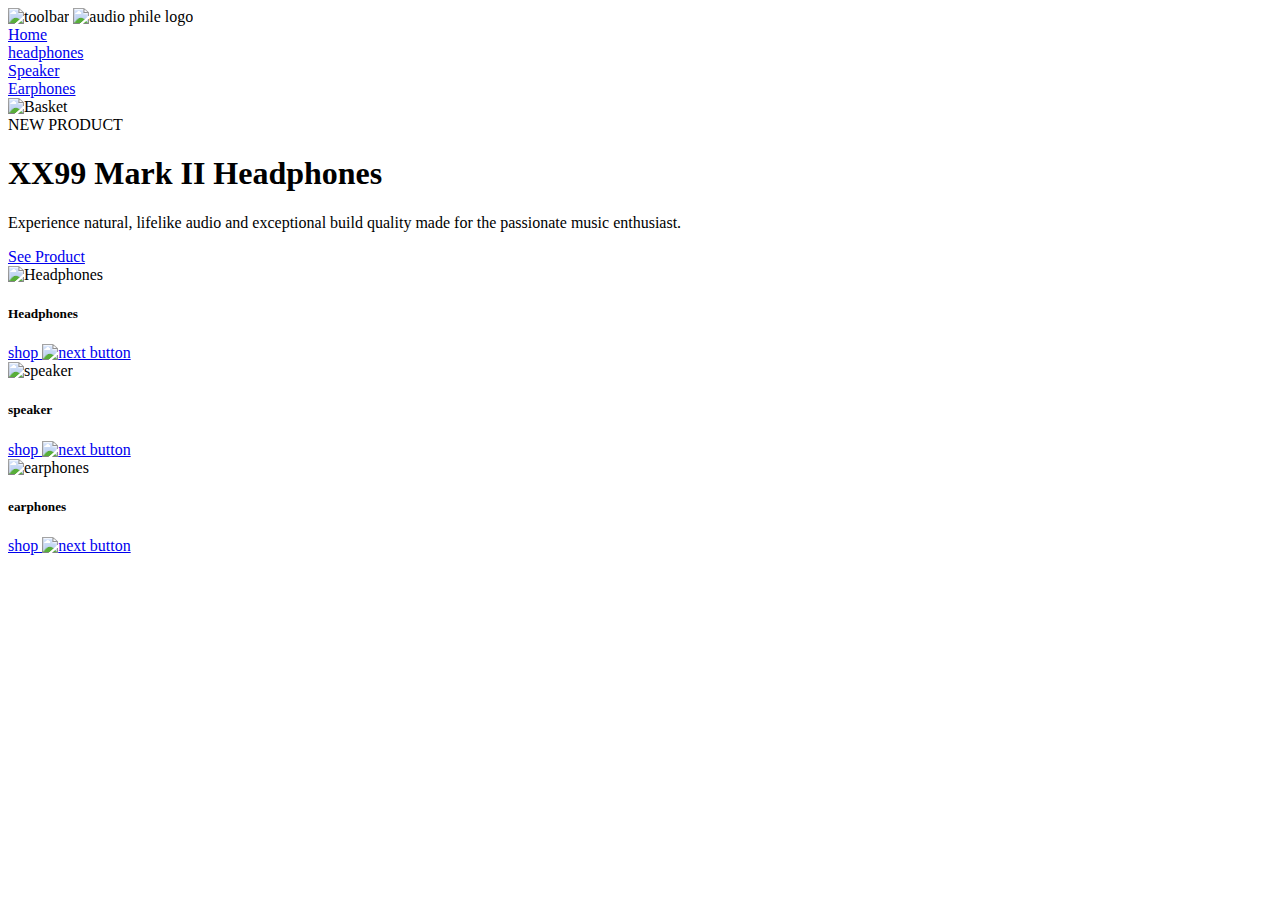
==== index.html @ e15b8470 "feat: I add product shop section my project" ====
<!DOCTYPE html>
<html lang="en">
<head>
  <meta charset="UTF-8">
  <meta http-equiv="X-UA-Compatible" content="IE=edge">
  <meta name="viewport" content="width=device-width, initial-scale=1.0">
  <title>Audio Phile || Home</title>
  <link rel="stylesheet" href="./css/style.css">
</head>
<body>
  <div class="header">
    <header class="container">
      <div class="menu">
        <img src="./img/icons/toolbar.svg" alt="toolbar" id="toolbar">
        <img src="./img/icons/audiophile-logo.svg" alt="audio phile logo">
      </div>
      <nav>
        <li>
          <a href="./index.html">Home</a>
        </li>
        <li>
          <a href="./pages/headphones.html">headphones</a>
        </li>
        <li>
          <a href="./pages/speaker.html">Speaker</a>
        </li>
        <li>
          <a href="./pages/earphones.html">Earphones</a>
        </li>
      </nav>
      <img src="./img/icons/basket.svg" alt="Basket">
    </header>
    <div class="promo__header container">
      <div class="promo__about">
        <span>NEW PRODUCT</span>
        <h1>XX99 Mark II Headphones</h1>
        <p>Experience natural, lifelike audio and exceptional build quality made for the passionate music enthusiast.</p>
      </div>
      <a href="#">See Product</a>
    </div>
  </div>
  <main class="container">
    <section class="product__shop">
      <div class="products">
        <div class="product__img">
          <img src="./img/desktop/headphones-shop.png" alt="Headphones">
        </div>
        <div class="info">
          <h5>Headphones</h5>
          <a href="#">shop
            <img src="./img/icons/next.svg" alt="next button">
          </a>
        </div>
      </div>
      <div class="products">
        <div class="product__img">
          <img src="./img/desktop/speaker-shop.png" alt="speaker">
        </div>
        <div class="info">
          <h5>speaker</h5>
          <a href="#">shop
            <img src="./img/icons/next.svg" alt="next button">
          </a>
        </div>
      </div>
      <div class="products">
        <div class="product__img">
          <img src="./img/desktop/earphones-shop.png" alt="earphones">
        </div>
        <div class="info">
          <h5>earphones</h5>
          <a href="#">shop
            <img src="./img/icons/next.svg" alt="next button">
          </a>
        </div>
      </div>
    </section>
    <!-- <section class="about__title">
      <div class="title__speaker">
        <img src="./img/desktop/speaker-zx9.png" alt="speaker">
        <div class="title__info">
          <div class="info">
            <h3>ZX9 SPEAKER</h3>
            <p>Upgrade to premium speakers that are phenomenally built to deliver truly remarkable sound.</p>
          </div>
          <a href="#">See product</a>
        </div>
      </div>
      <div class="speaker__title">
        <h3>ZX7 SPEAKER</h3>
        <a href="#">See Product</a>
      </div>
      <div class="earphone__title">
        <img src="./img/desktop/earphones-yx1.png" alt="earphone">
        <div class="title__about">
          <div class="info">
            <h3>YX1 EARPHONES</h3>
            <a href="#">See Product</a>
          </div>
        </div>
      </div>
    </section> -->
  </main>
</body>
</html>
---- css/style.css ----
/*# sourceMappingURL=style.css.map */
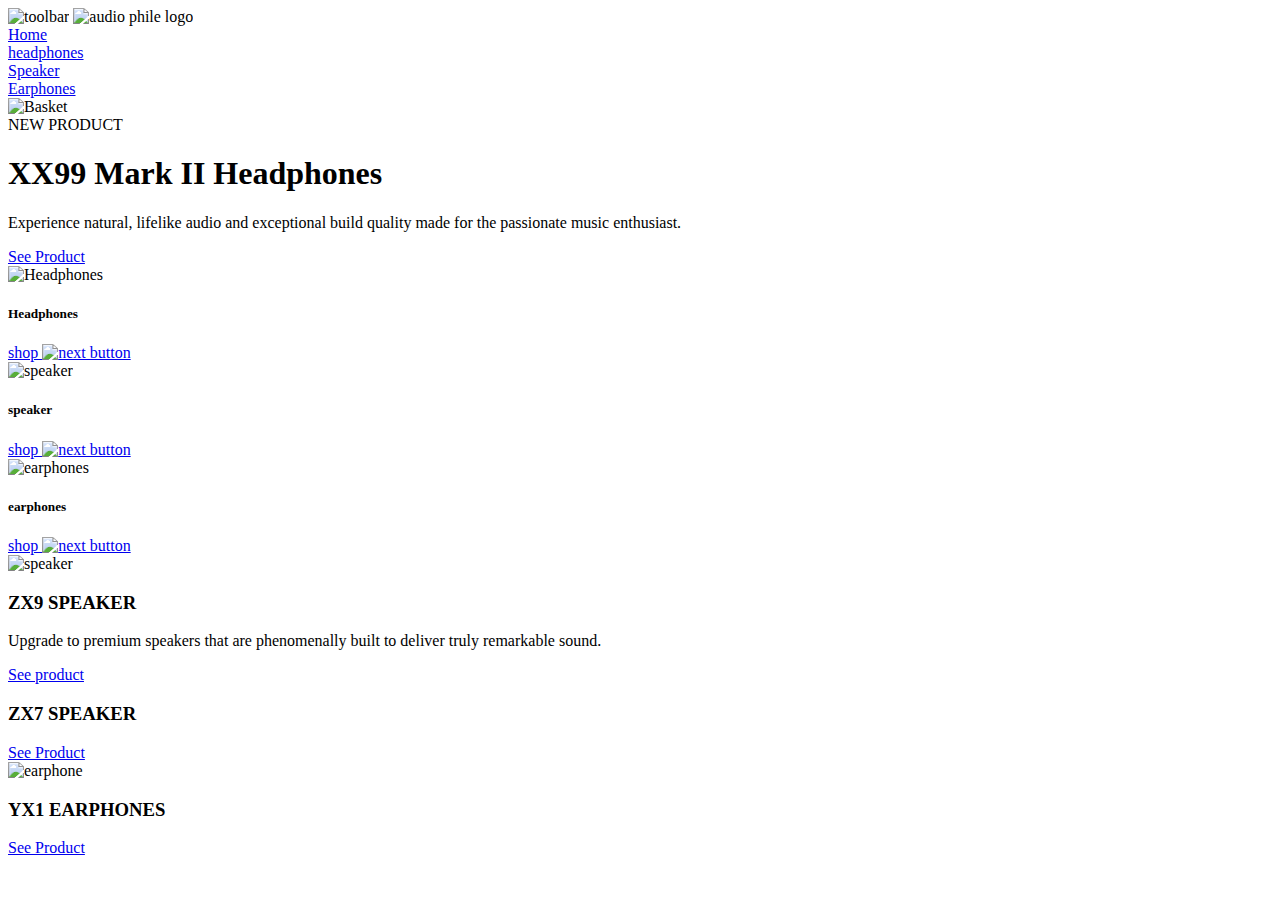
==== commit bb9a3822: "feat: I add about title section my project" ====
--- a/index.html
+++ b/index.html
@@ -75,7 +75,7 @@
         </div>
       </div>
     </section>
-    <!-- <section class="about__title">
+    <section class="about__title">
       <div class="title__speaker">
         <img src="./img/desktop/speaker-zx9.png" alt="speaker">
         <div class="title__info">
@@ -99,7 +99,7 @@
           </div>
         </div>
       </div>
-    </section> -->
+    </section>
   </main>
 </body>
 </html>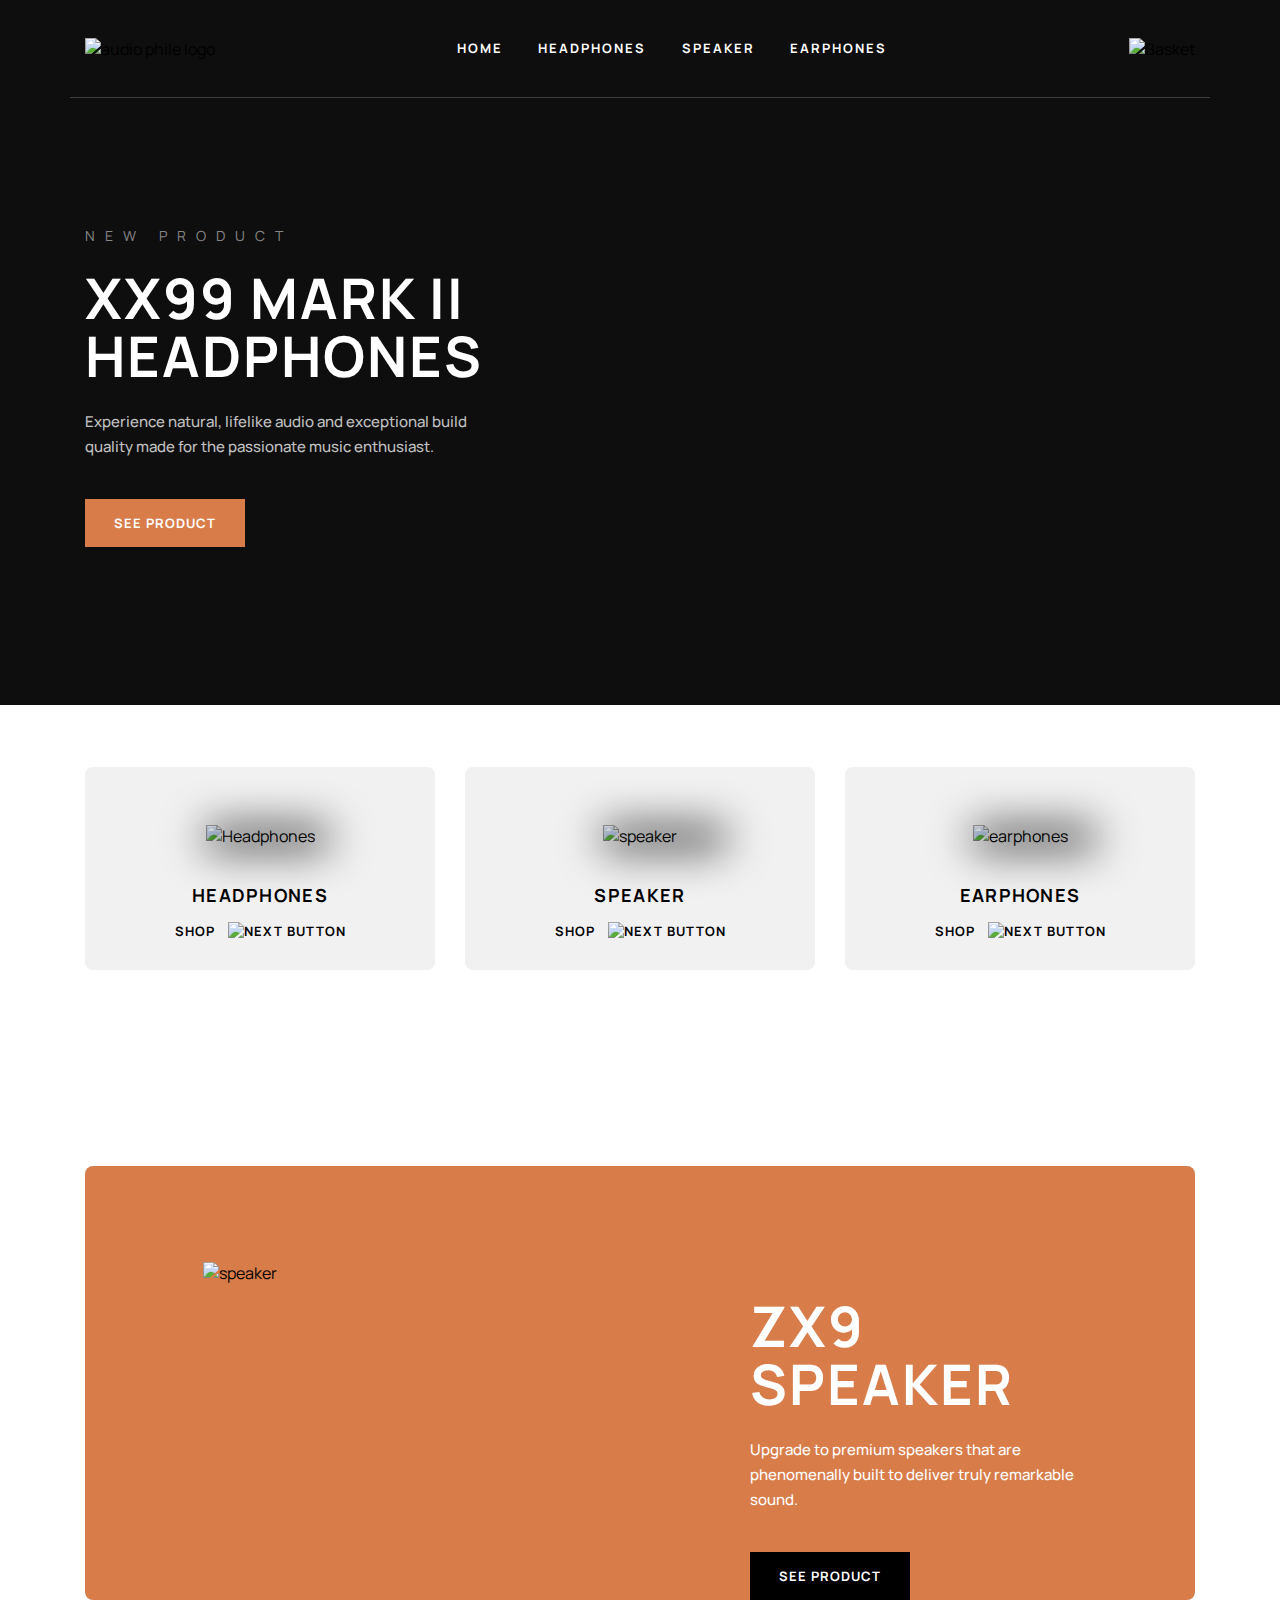
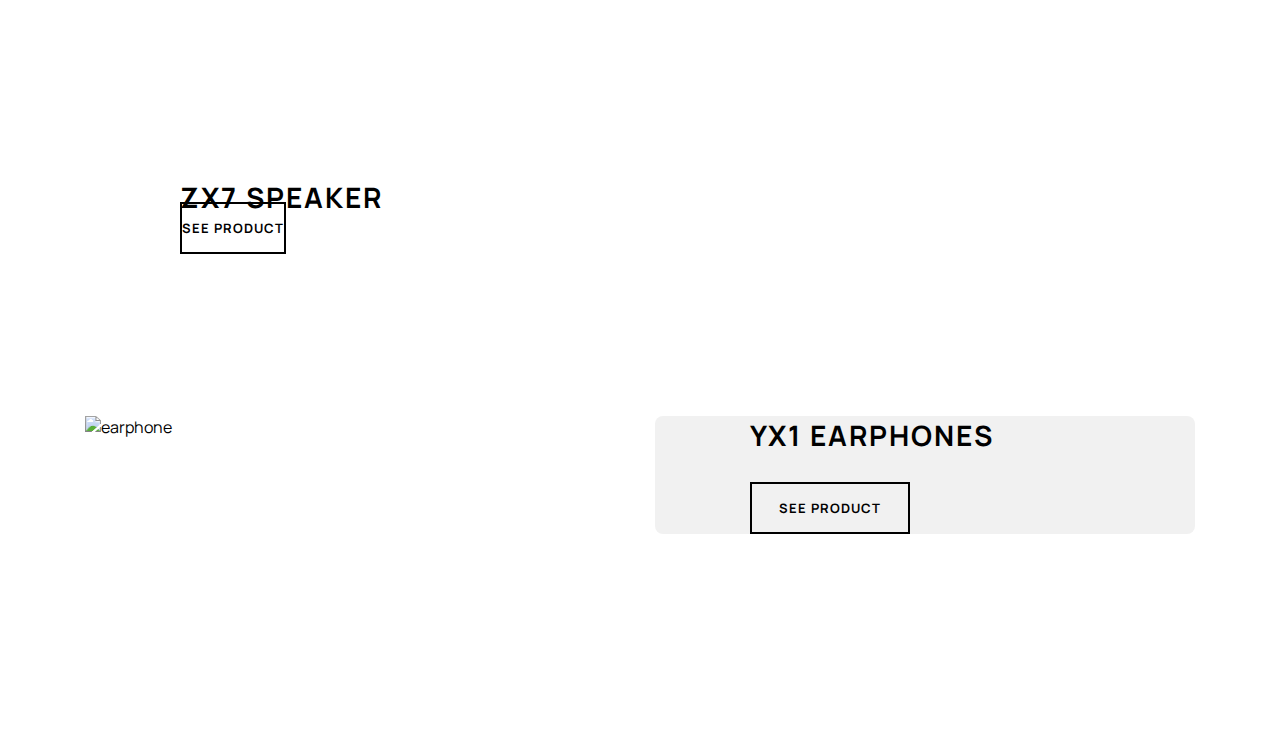
==== commit 6f860d0b: "feat: I add title products about my project" ====
--- a/index.html
+++ b/index.html
@@ -87,8 +87,10 @@
         </div>
       </div>
       <div class="speaker__title">
-        <h3>ZX7 SPEAKER</h3>
-        <a href="#">See Product</a>
+        <div class="info">
+          <h3>ZX7 SPEAKER</h3>
+          <a href="#">See Product</a>
+        </div>
       </div>
       <div class="earphone__title">
         <img src="./img/desktop/earphones-yx1.png" alt="earphone">
--- a/css/style.css
+++ b/css/style.css
@@ -1 +1,602 @@
-/*# sourceMappingURL=style.css.map */+@import url("https://fonts.googleapis.com/css2?family=Manrope:wght@400;500;700&display=swap");
+* {
+  margin: 0;
+  padding: 0;
+  box-sizing: border-box;
+}
+
+body {
+  margin: 0;
+  padding: 0;
+  font-family: "Manrope", sans-serif;
+}
+
+.container {
+  max-width: 1140px;
+  margin: 0 auto;
+}
+
+.header {
+  width: 100%;
+  background: #0E0E0E;
+  background-image: url(/img/desktop/hero-bg-headphones.svg);
+  background-repeat: no-repeat;
+  background-position: right top;
+}
+.header header {
+  width: 100%;
+  padding: 36px 15px;
+  display: flex;
+  align-items: center;
+  justify-content: space-between;
+  border-bottom: 1px solid rgba(255, 255, 255, 0.2);
+}
+.header header img {
+  cursor: pointer;
+}
+.header header .menu {
+  display: flex;
+  align-items: center;
+  gap: 42px;
+}
+.header header .menu #toolbar {
+  display: none;
+}
+.header header nav {
+  width: 100%;
+  max-width: 430px;
+  display: flex;
+  align-items: center;
+  justify-content: space-between;
+}
+.header header nav li {
+  list-style: none;
+}
+.header header nav li a {
+  font-size: 13px;
+  font-weight: 700;
+  line-height: 25px;
+  letter-spacing: 2px;
+  text-transform: uppercase;
+  text-decoration: none;
+  color: #FFF;
+}
+.header header nav li a:hover {
+  color: #D87D4A;
+}
+.header .promo__header {
+  width: 100%;
+  display: flex;
+  flex-direction: column;
+  align-items: flex-start;
+  padding: 128px 15px 158px 15px;
+  gap: 40px;
+}
+.header .promo__header .promo__about {
+  width: 100%;
+  max-width: 400px;
+  display: flex;
+  flex-direction: column;
+  gap: 24px;
+}
+.header .promo__header .promo__about span {
+  font-size: 14px;
+  font-weight: 400;
+  letter-spacing: 10px;
+  text-transform: uppercase;
+  color: rgba(255, 255, 255, 0.4963814914);
+}
+.header .promo__header .promo__about h1 {
+  font-size: 56px;
+  font-weight: 700;
+  line-height: 58px;
+  letter-spacing: 2px;
+  text-transform: uppercase;
+  color: #ffffff;
+}
+.header .promo__header .promo__about p {
+  font-size: 15px;
+  font-weight: 500;
+  line-height: 25px;
+  color: rgba(255, 255, 255, 0.75);
+}
+.header .promo__header a {
+  width: 100%;
+  max-width: 160px;
+  padding: 15px 0;
+  background: #D87D4A;
+  text-align: center;
+  font-size: 13px;
+  font-weight: 700;
+  letter-spacing: 1px;
+  text-transform: uppercase;
+  color: #FFF;
+  text-decoration: none;
+}
+.header .promo__header a:hover {
+  background: #FBAF85;
+}
+
+@media only screen and (max-width: 1000px) {
+  .header {
+    width: 100%;
+    background: #0E0E0E;
+    background-image: url(/img/tablet/hero-bg-tablet.png);
+    background-position: center;
+  }
+  .header header {
+    padding: 32px 40px;
+  }
+  .header header .menu #toolbar {
+    display: block;
+    cursor: pointer;
+  }
+  .header header nav {
+    display: none;
+  }
+  .header .promo__header {
+    align-items: center;
+    padding: 126px 40px 167px 40px;
+  }
+  .header .promo__header .promo__about {
+    align-items: center;
+    text-align: center;
+  }
+}
+@media only screen and (max-width: 600px) {
+  .header {
+    background-image: url(/img/mobile/hero-bg-mobile.png);
+    background-repeat: no-repeat;
+  }
+  .header header {
+    padding: 32px 24px;
+    gap: 10px;
+  }
+  .header header .menu {
+    width: 100%;
+    max-width: 235px;
+    display: flex;
+    align-items: center;
+    gap: 2px;
+    justify-content: space-between;
+  }
+  .header header .menu #toolbar {
+    display: block;
+  }
+  .header header nav {
+    display: none;
+  }
+  .header .promo__header {
+    width: 100%;
+    padding: 108px 24px 112px 24px;
+    gap: 28px;
+  }
+  .header .promo__header .promo__about {
+    gap: 16px;
+  }
+  .header .promo__header .promo__about h1 {
+    font-size: 36px;
+    font-weight: 700;
+    line-height: 40px;
+    letter-spacing: 1.286px;
+    margin-bottom: 8px;
+  }
+}
+.product__shop {
+  width: 100%;
+  display: flex;
+  align-items: flex-end;
+  justify-content: space-between;
+  gap: 10px;
+}
+.product__shop .products {
+  width: 100%;
+  max-width: 350px;
+  display: flex;
+  flex-direction: column;
+  align-items: center;
+}
+.product__shop .products .product__img {
+  z-index: 999;
+  position: relative;
+}
+.product__shop .products .product__img img {
+  width: 100%;
+  max-width: 125px;
+}
+.product__shop .products .product__img::before {
+  position: absolute;
+  content: "";
+  width: 122px;
+  height: 18px;
+  background: #000;
+  filter: blur(21.7462539673px);
+  bottom: 0;
+}
+.product__shop .products .info {
+  width: 100%;
+  border-radius: 8px;
+  background: #F1F1F1;
+  transform: translateY(-80px);
+  display: flex;
+  flex-direction: column;
+  align-items: center;
+  gap: 15px;
+  padding: 116px 0 30px 0;
+}
+.product__shop .products .info h5 {
+  font-size: 18px;
+  font-weight: 700;
+  letter-spacing: 1.286px;
+  text-transform: uppercase;
+  color: #000;
+}
+.product__shop .products .info a {
+  font-size: 13px;
+  font-weight: 700;
+  letter-spacing: 1px;
+  text-transform: uppercase;
+  text-decoration: none;
+  color: #000;
+  display: flex;
+  align-items: center;
+  gap: 13px;
+}
+.product__shop .products .info a:hover {
+  color: #D87D4A;
+}
+
+@media only screen and (max-width: 1000px) {
+  .product__shop {
+    width: 100%;
+  }
+  .product__shop .products .product__img {
+    z-index: 999;
+    position: relative;
+  }
+  .product__shop .products .product__img img {
+    max-width: 90px;
+  }
+  .product__shop .products .product__img::before {
+    position: absolute;
+    content: "";
+    width: 95px;
+    height: 14px;
+    background: #000;
+    filter: blur(21.7462539673px);
+    bottom: 0;
+  }
+  .product__shop .products .info {
+    transform: translateY(-52px);
+    padding: 88px 0 22px 0;
+  }
+  .product__shop .products .info h5 {
+    font-size: 15px;
+    letter-spacing: 1.071px;
+  }
+}
+@media only screen and (max-width: 600px) {
+  .product__shop {
+    width: 100%;
+    flex-direction: column;
+    align-items: center;
+    gap: 0;
+  }
+}
+main {
+  width: 100%;
+  padding: 120px 15px 200px 15px;
+  display: flex;
+  flex-direction: column;
+  gap: 116px;
+}
+main .about__title {
+  width: 100%;
+  display: flex;
+  flex-direction: column;
+  gap: 48px;
+}
+main .about__title .title__speaker {
+  width: 100%;
+  padding: 96px 95px 0 118px;
+  display: flex;
+  justify-content: space-between;
+  border-radius: 8px;
+  background: #D87D4A;
+  background-image: url(/img/desktop/bg-circle-desktop.png);
+  background-repeat: no-repeat;
+  background-position: left top;
+}
+main .about__title .title__speaker .title__info {
+  width: 100%;
+  max-width: 350px;
+  display: flex;
+  flex-direction: column;
+  align-items: flex-start;
+  gap: 40px;
+  margin-top: 35px;
+}
+main .about__title .title__speaker .title__info .info {
+  display: flex;
+  flex-direction: column;
+  gap: 24px;
+  color: #FFF;
+}
+main .about__title .title__speaker .title__info .info h3 {
+  font-size: 56px;
+  font-weight: 700;
+  line-height: 58px;
+  letter-spacing: 2px;
+  text-transform: uppercase;
+}
+main .about__title .title__speaker .title__info .info p {
+  font-size: 15px;
+  font-weight: 500;
+  line-height: 25px;
+}
+main .about__title .title__speaker .title__info a {
+  width: 100%;
+  max-width: 160px;
+  background: #000;
+  padding: 15px 0;
+  text-align: center;
+  font-size: 13px;
+  font-weight: 700;
+  letter-spacing: 1px;
+  text-transform: uppercase;
+  text-decoration: none;
+  color: #FFF;
+}
+main .about__title .title__speaker .title__info a:hover {
+  background: #4C4C4C;
+}
+main .about__title .speaker__title {
+  width: 100%;
+  height: 320px;
+  padding: 0 95px;
+  background-image: url(/img/desktop/speaker-bg-img.png);
+  background-repeat: no-repeat;
+  display: flex;
+  flex-direction: column;
+  justify-content: center;
+  gap: 32px;
+}
+main .about__title .speaker__title h3 {
+  font-size: 28px;
+  font-weight: 700;
+  letter-spacing: 2px;
+  text-transform: uppercase;
+  color: #000;
+}
+main .about__title .speaker__title a {
+  width: 100%;
+  max-width: 160px;
+  padding: 15px 0;
+  border: 2px solid black;
+  background: transparent;
+  text-align: center;
+  font-size: 13px;
+  font-weight: 700;
+  letter-spacing: 1px;
+  text-transform: uppercase;
+  text-decoration: none;
+  color: #000;
+}
+main .about__title .speaker__title a:hover {
+  background: #000;
+  color: #FFF;
+}
+main .about__title .earphone__title {
+  width: 100%;
+  display: flex;
+  justify-content: space-between;
+  gap: 10px;
+}
+main .about__title .earphone__title img {
+  width: 100%;
+  max-width: 540px;
+}
+main .about__title .earphone__title .title__about {
+  width: 100%;
+  max-width: 540px;
+  padding: 0 95px;
+  display: flex;
+  flex-direction: column;
+  justify-content: center;
+  border-radius: 8px;
+  background: #F1F1F1;
+}
+main .about__title .earphone__title .title__about .info {
+  width: 100%;
+  max-width: 247px;
+  height: 118px;
+  display: flex;
+  flex-direction: column;
+  justify-content: space-between;
+}
+main .about__title .earphone__title .title__about .info h3 {
+  font-size: 28px;
+  font-weight: 700;
+  letter-spacing: 2px;
+  text-transform: uppercase;
+  color: #000;
+}
+main .about__title .earphone__title .title__about .info a {
+  width: 100%;
+  max-width: 160px;
+  padding: 15px 0;
+  border: 2px solid black;
+  background: transparent;
+  text-align: center;
+  font-size: 13px;
+  font-weight: 700;
+  letter-spacing: 1px;
+  text-transform: uppercase;
+  text-decoration: none;
+  color: #000;
+}
+main .about__title .earphone__title .title__about .info a:hover {
+  background: #000;
+  color: #FFF;
+}
+
+@media only screen and (max-width: 1000px) {
+  main {
+    gap: 44px;
+    padding: 96px 40px;
+  }
+  main .about__title {
+    width: 100%;
+    display: flex;
+    flex-direction: column;
+    gap: 48px;
+  }
+  main .about__title .title__speaker {
+    width: 100%;
+    padding: 96px 95px 0 118px;
+    display: flex;
+    justify-content: space-between;
+    border-radius: 8px;
+    background: #D87D4A;
+    background-image: url(/img/desktop/bg-circle-desktop.png);
+    background-repeat: no-repeat;
+    background-position: left top;
+  }
+  main .about__title .title__speaker .title__info {
+    width: 100%;
+    max-width: 350px;
+    display: flex;
+    flex-direction: column;
+    align-items: flex-start;
+    gap: 40px;
+    margin-top: 35px;
+  }
+  main .about__title .title__speaker .title__info .info {
+    display: flex;
+    flex-direction: column;
+    gap: 24px;
+    color: #FFF;
+  }
+  main .about__title .title__speaker .title__info .info h3 {
+    font-size: 56px;
+    font-weight: 700;
+    line-height: 58px;
+    letter-spacing: 2px;
+    text-transform: uppercase;
+  }
+  main .about__title .title__speaker .title__info .info p {
+    font-size: 15px;
+    font-weight: 500;
+    line-height: 25px;
+  }
+  main .about__title .title__speaker .title__info a {
+    width: 100%;
+    max-width: 160px;
+    background: #000;
+    padding: 15px 0;
+    text-align: center;
+    font-size: 13px;
+    font-weight: 700;
+    letter-spacing: 1px;
+    text-transform: uppercase;
+    text-decoration: none;
+    color: #FFF;
+  }
+  main .about__title .title__speaker .title__info a:hover {
+    background: #4C4C4C;
+  }
+  main .about__title .speaker__title {
+    width: 100%;
+    height: 320px;
+    padding: 0 95px;
+    background-image: url(/img/desktop/speaker-bg-img.png);
+    background-repeat: no-repeat;
+    display: flex;
+    flex-direction: column;
+    justify-content: center;
+    gap: 32px;
+  }
+  main .about__title .speaker__title h3 {
+    font-size: 28px;
+    font-weight: 700;
+    letter-spacing: 2px;
+    text-transform: uppercase;
+    color: #000;
+  }
+  main .about__title .speaker__title a {
+    width: 100%;
+    max-width: 160px;
+    padding: 15px 0;
+    border: 2px solid black;
+    background: transparent;
+    text-align: center;
+    font-size: 13px;
+    font-weight: 700;
+    letter-spacing: 1px;
+    text-transform: uppercase;
+    text-decoration: none;
+    color: #000;
+  }
+  main .about__title .speaker__title a:hover {
+    background: #000;
+    color: #FFF;
+  }
+  main .about__title .earphone__title {
+    width: 100%;
+    display: flex;
+    justify-content: space-between;
+    gap: 10px;
+  }
+  main .about__title .earphone__title img {
+    width: 100%;
+    max-width: 540px;
+  }
+  main .about__title .earphone__title .title__about {
+    width: 100%;
+    max-width: 540px;
+    padding: 0 95px;
+    display: flex;
+    flex-direction: column;
+    justify-content: center;
+    border-radius: 8px;
+    background: #F1F1F1;
+  }
+  main .about__title .earphone__title .title__about .info {
+    width: 100%;
+    max-width: 247px;
+    height: 118px;
+    display: flex;
+    flex-direction: column;
+    justify-content: space-between;
+  }
+  main .about__title .earphone__title .title__about .info h3 {
+    font-size: 28px;
+    font-weight: 700;
+    letter-spacing: 2px;
+    text-transform: uppercase;
+    color: #000;
+  }
+  main .about__title .earphone__title .title__about .info a {
+    width: 100%;
+    max-width: 160px;
+    padding: 15px 0;
+    border: 2px solid black;
+    background: transparent;
+    text-align: center;
+    font-size: 13px;
+    font-weight: 700;
+    letter-spacing: 1px;
+    text-transform: uppercase;
+    text-decoration: none;
+    color: #000;
+  }
+  main .about__title .earphone__title .title__about .info a:hover {
+    background: #000;
+    color: #FFF;
+  }
+}
+@media only screen and (max-width: 600px) {
+  main {
+    padding: 40px 24px 120px 24px;
+  }
+}/*# sourceMappingURL=style.css.map */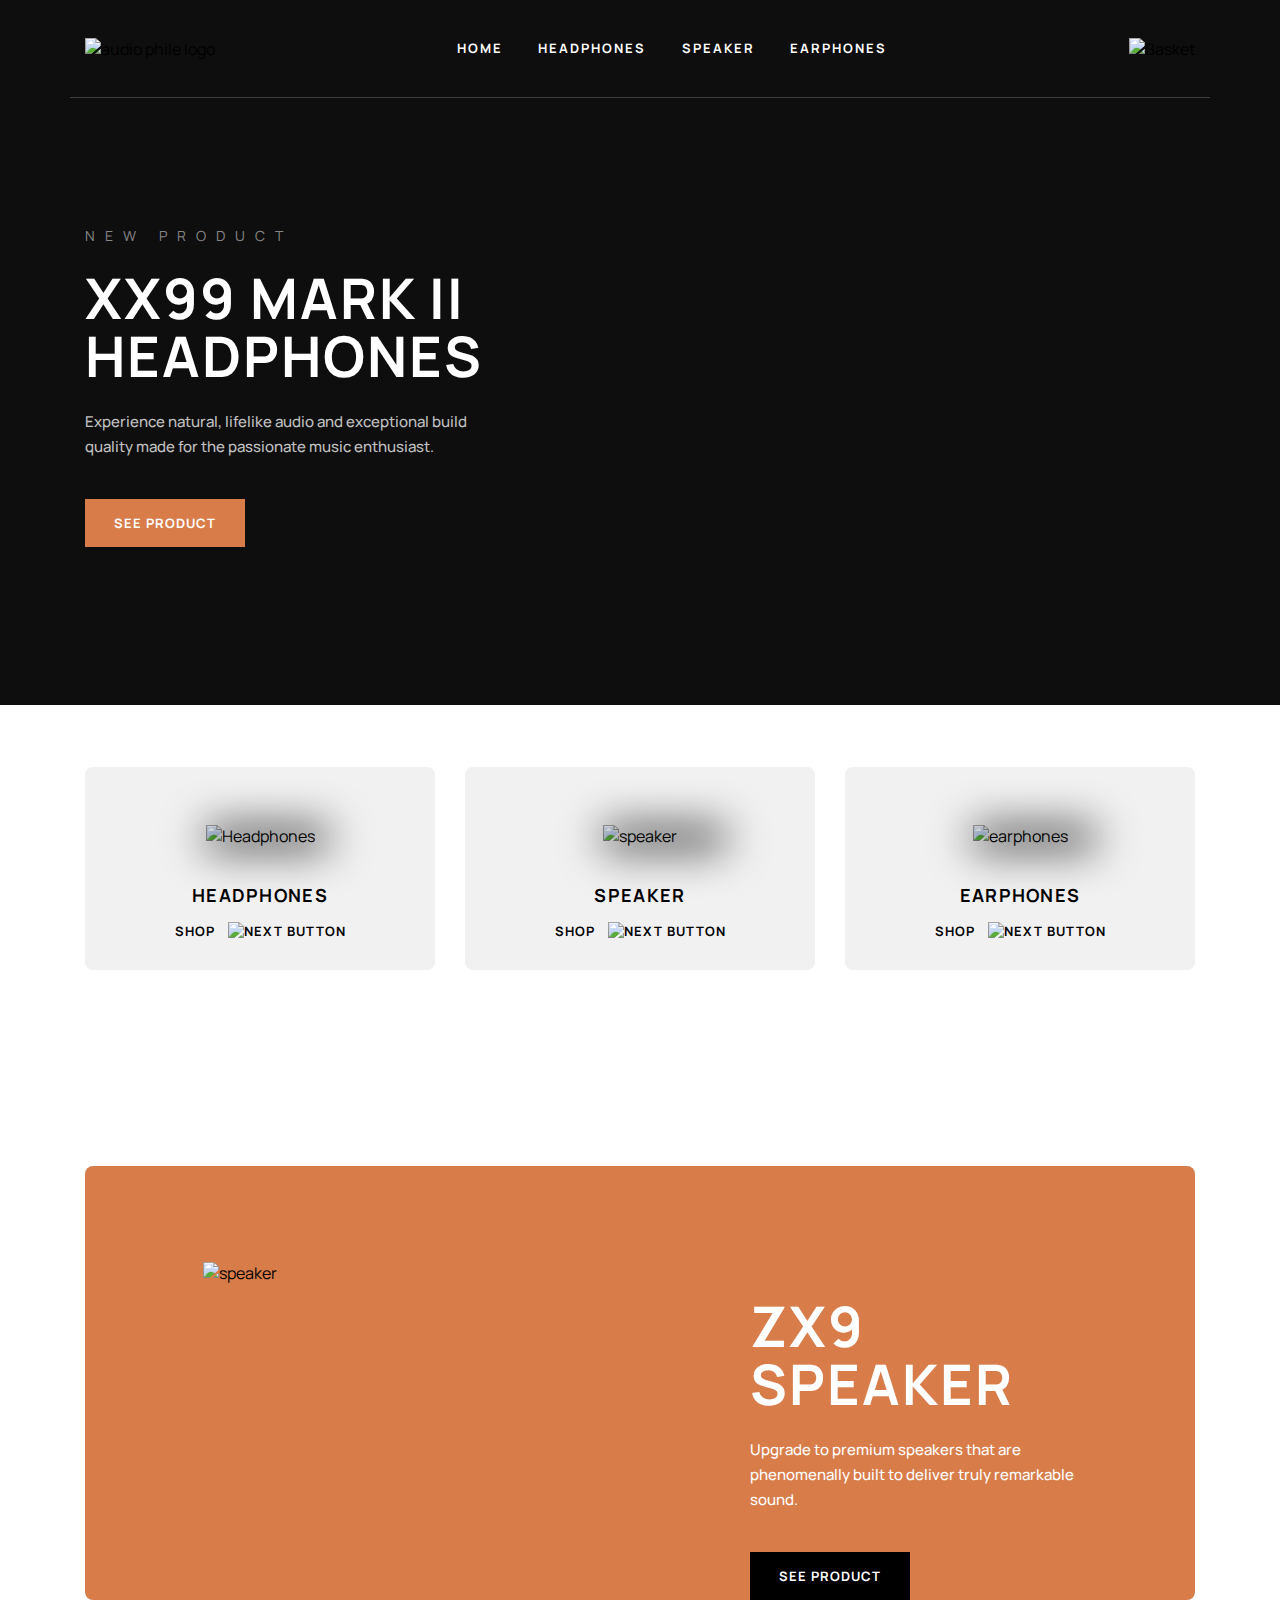
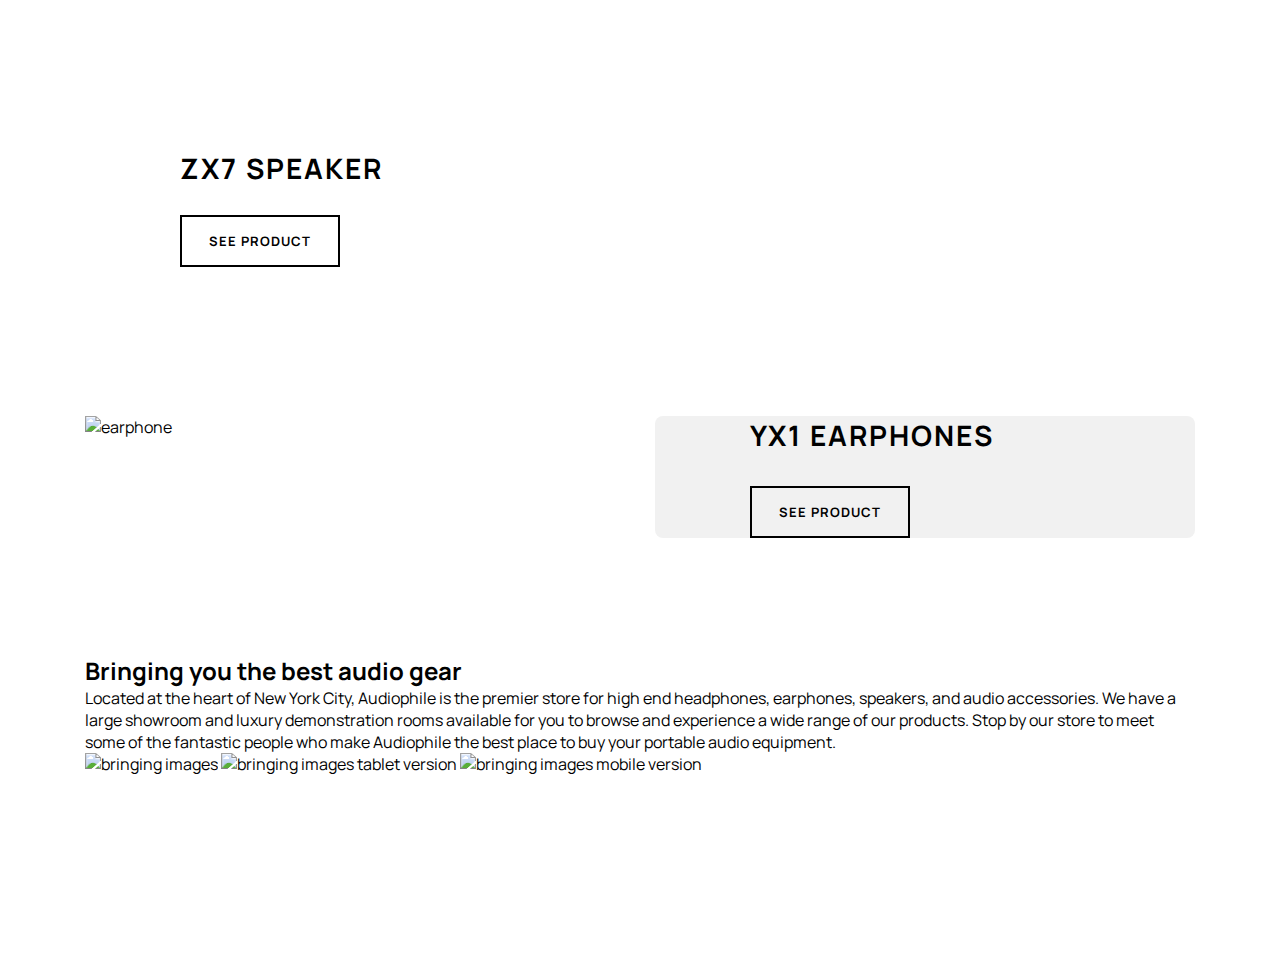
==== commit 8270b06b: "feat: I add bringing section my project" ====
--- a/index.html
+++ b/index.html
@@ -102,6 +102,18 @@
         </div>
       </div>
     </section>
+    <section class="bringing">
+      <div class="bringing__about">
+        <h2>Bringing you the <span>best</span> audio gear</h2>
+        <p>Located at the heart of New York City, Audiophile is the premier store for high end headphones, earphones, speakers, and audio accessories. We have a large showroom and luxury demonstration rooms available for you to browse and experience a wide range of our products. Stop by our store to meet some of the fantastic people who make Audiophile the best place to buy your portable audio equipment.</p>
+      </div>
+      <img src="./img/desktop/bringing-img.png" alt="bringing images" id="desktop">
+      <img src="./img/tablet/bringing-img-tablet.png" alt="bringing images tablet version" id="tablet">
+      <img src="./img/mobile/bringing-img-mobile.png" alt="bringing images mobile version" id="mobile">
+    </section>
   </main>
+  <footer>
+    <div class="footer"></div>
+  </footer>
 </body>
 </html>--- a/css/style.css
+++ b/css/style.css
@@ -10,59 +10,95 @@
   padding: 0;
   font-family: "Manrope", sans-serif;
 }
+body::-webkit-scrollbar {
+  width: 0;
+}
 
 .container {
   max-width: 1140px;
   margin: 0 auto;
 }
 
+.header header {
+  width: 100%;
+  padding: 36px 15px;
+  display: flex;
+  align-items: center;
+  justify-content: space-between;
+  border-bottom: 1px solid rgba(255, 255, 255, 0.2);
+}
+.header header img {
+  cursor: pointer;
+}
+.header header .menu {
+  display: flex;
+  align-items: center;
+  gap: 42px;
+}
+.header header .menu #toolbar {
+  display: none;
+}
+.header header nav {
+  width: 100%;
+  max-width: 430px;
+  display: flex;
+  align-items: center;
+  justify-content: space-between;
+}
+.header header nav li {
+  list-style: none;
+}
+.header header nav li a {
+  font-size: 13px;
+  font-weight: 700;
+  line-height: 25px;
+  letter-spacing: 2px;
+  text-transform: uppercase;
+  text-decoration: none;
+  color: #FFF;
+}
+.header header nav li a:hover {
+  color: #D87D4A;
+}
+
+@media only screen and (max-width: 1000px) {
+  .header header {
+    padding: 32px 40px;
+  }
+  .header header .menu #toolbar {
+    display: block;
+    cursor: pointer;
+  }
+  .header header nav {
+    display: none;
+  }
+}
+@media only screen and (max-width: 700px) {
+  .header header {
+    padding: 32px 24px;
+    gap: 10px;
+  }
+  .header header .menu {
+    width: 100%;
+    max-width: 235px;
+    display: flex;
+    align-items: center;
+    gap: 2px;
+    justify-content: space-between;
+  }
+  .header header .menu #toolbar {
+    display: block;
+  }
+  .header header nav {
+    display: none;
+  }
+}
 .header {
   width: 100%;
   background: #0E0E0E;
   background-image: url(/img/desktop/hero-bg-headphones.svg);
   background-repeat: no-repeat;
   background-position: right top;
-}
-.header header {
-  width: 100%;
-  padding: 36px 15px;
-  display: flex;
-  align-items: center;
-  justify-content: space-between;
-  border-bottom: 1px solid rgba(255, 255, 255, 0.2);
-}
-.header header img {
-  cursor: pointer;
-}
-.header header .menu {
-  display: flex;
-  align-items: center;
-  gap: 42px;
-}
-.header header .menu #toolbar {
-  display: none;
-}
-.header header nav {
-  width: 100%;
-  max-width: 430px;
-  display: flex;
-  align-items: center;
-  justify-content: space-between;
-}
-.header header nav li {
-  list-style: none;
-}
-.header header nav li a {
-  font-size: 13px;
-  font-weight: 700;
-  line-height: 25px;
-  letter-spacing: 2px;
-  text-transform: uppercase;
-  text-decoration: none;
-  color: #FFF;
-}
-.header header nav li a:hover {
-  color: #D87D4A;
 }
 .header .promo__header {
   width: 100%;
@@ -124,16 +160,6 @@
     background-image: url(/img/tablet/hero-bg-tablet.png);
     background-position: center;
   }
-  .header header {
-    padding: 32px 40px;
-  }
-  .header header .menu #toolbar {
-    display: block;
-    cursor: pointer;
-  }
-  .header header nav {
-    display: none;
-  }
   .header .promo__header {
     align-items: center;
     padding: 126px 40px 167px 40px;
@@ -147,24 +173,6 @@
   .header {
     background-image: url(/img/mobile/hero-bg-mobile.png);
     background-repeat: no-repeat;
-  }
-  .header header {
-    padding: 32px 24px;
-    gap: 10px;
-  }
-  .header header .menu {
-    width: 100%;
-    max-width: 235px;
-    display: flex;
-    align-items: center;
-    gap: 2px;
-    justify-content: space-between;
-  }
-  .header header .menu #toolbar {
-    display: block;
-  }
-  .header header nav {
-    display: none;
   }
   .header .promo__header {
     width: 100%;
@@ -275,7 +283,7 @@
     letter-spacing: 1.071px;
   }
 }
-@media only screen and (max-width: 600px) {
+@media only screen and (max-width: 700px) {
   .product__shop {
     width: 100%;
     flex-direction: column;
@@ -357,18 +365,24 @@
   background-image: url(/img/desktop/speaker-bg-img.png);
   background-repeat: no-repeat;
   display: flex;
-  flex-direction: column;
-  justify-content: center;
-  gap: 32px;
-}
-main .about__title .speaker__title h3 {
+  align-items: center;
+}
+main .about__title .speaker__title .info {
+  width: 100%;
+  max-width: 204px;
+  height: 118px;
+  display: flex;
+  flex-direction: column;
+  justify-content: space-between;
+}
+main .about__title .speaker__title .info h3 {
   font-size: 28px;
   font-weight: 700;
   letter-spacing: 2px;
   text-transform: uppercase;
   color: #000;
 }
-main .about__title .speaker__title a {
+main .about__title .speaker__title .info a {
   width: 100%;
   max-width: 160px;
   padding: 15px 0;
@@ -382,7 +396,7 @@
   text-decoration: none;
   color: #000;
 }
-main .about__title .speaker__title a:hover {
+main .about__title .speaker__title .info a:hover {
   background: #000;
   color: #FFF;
 }
@@ -401,18 +415,16 @@
   max-width: 540px;
   padding: 0 95px;
   display: flex;
-  flex-direction: column;
-  justify-content: center;
+  align-items: center;
   border-radius: 8px;
   background: #F1F1F1;
 }
 main .about__title .earphone__title .title__about .info {
   width: 100%;
   max-width: 247px;
-  height: 118px;
-  display: flex;
-  flex-direction: column;
-  justify-content: space-between;
+  display: flex;
+  flex-direction: column;
+  gap: 32px;
 }
 main .about__title .earphone__title .title__about .info h3 {
   font-size: 28px;
@@ -446,100 +458,31 @@
     padding: 96px 40px;
   }
   main .about__title {
-    width: 100%;
-    display: flex;
+    gap: 32px;
+  }
+  main .about__title .title__speaker {
+    padding: 52px 170px 64px 170px;
     flex-direction: column;
-    gap: 48px;
-  }
-  main .about__title .title__speaker {
-    width: 100%;
-    padding: 96px 95px 0 118px;
-    display: flex;
-    justify-content: space-between;
-    border-radius: 8px;
-    background: #D87D4A;
-    background-image: url(/img/desktop/bg-circle-desktop.png);
+    align-items: center;
+    gap: 64px;
+    background-image: url(/img/tablet/circle-bg-tablet.png);
     background-repeat: no-repeat;
-    background-position: left top;
+    background-position: center top;
+  }
+  main .about__title .title__speaker img {
+    width: 100%;
+    max-width: 200px;
   }
   main .about__title .title__speaker .title__info {
-    width: 100%;
-    max-width: 350px;
-    display: flex;
-    flex-direction: column;
-    align-items: flex-start;
-    gap: 40px;
-    margin-top: 35px;
-  }
-  main .about__title .title__speaker .title__info .info {
-    display: flex;
-    flex-direction: column;
-    gap: 24px;
-    color: #FFF;
-  }
-  main .about__title .title__speaker .title__info .info h3 {
-    font-size: 56px;
-    font-weight: 700;
-    line-height: 58px;
-    letter-spacing: 2px;
-    text-transform: uppercase;
-  }
-  main .about__title .title__speaker .title__info .info p {
-    font-size: 15px;
-    font-weight: 500;
-    line-height: 25px;
-  }
-  main .about__title .title__speaker .title__info a {
-    width: 100%;
-    max-width: 160px;
-    background: #000;
-    padding: 15px 0;
+    align-items: center;
+    margin-top: 10px;
     text-align: center;
-    font-size: 13px;
-    font-weight: 700;
-    letter-spacing: 1px;
-    text-transform: uppercase;
-    text-decoration: none;
-    color: #FFF;
-  }
-  main .about__title .title__speaker .title__info a:hover {
-    background: #4C4C4C;
   }
   main .about__title .speaker__title {
-    width: 100%;
-    height: 320px;
-    padding: 0 95px;
-    background-image: url(/img/desktop/speaker-bg-img.png);
+    padding: 0 62px;
+    background-image: url(/img/tablet/speaker-bg-tablet.png);
     background-repeat: no-repeat;
-    display: flex;
-    flex-direction: column;
-    justify-content: center;
-    gap: 32px;
-  }
-  main .about__title .speaker__title h3 {
-    font-size: 28px;
-    font-weight: 700;
-    letter-spacing: 2px;
-    text-transform: uppercase;
-    color: #000;
-  }
-  main .about__title .speaker__title a {
-    width: 100%;
-    max-width: 160px;
-    padding: 15px 0;
-    border: 2px solid black;
-    background: transparent;
-    text-align: center;
-    font-size: 13px;
-    font-weight: 700;
-    letter-spacing: 1px;
-    text-transform: uppercase;
-    text-decoration: none;
-    color: #000;
-  }
-  main .about__title .speaker__title a:hover {
-    background: #000;
-    color: #FFF;
+    background-size: cover;
   }
   main .about__title .earphone__title {
     width: 100%;
@@ -549,54 +492,65 @@
   }
   main .about__title .earphone__title img {
     width: 100%;
-    max-width: 540px;
+    max-width: 350px;
+    height: 320px;
   }
   main .about__title .earphone__title .title__about {
     width: 100%;
-    max-width: 540px;
-    padding: 0 95px;
-    display: flex;
+    max-width: 450px;
+    padding: 0 41px;
+  }
+}
+@media only screen and (max-width: 700px) {
+  main {
+    padding: 40px 24px 120px 24px;
+  }
+  main .about__title {
+    gap: 24px;
+  }
+  main .about__title .title__speaker {
+    padding: 55px 23px;
     flex-direction: column;
-    justify-content: center;
-    border-radius: 8px;
-    background: #F1F1F1;
-  }
-  main .about__title .earphone__title .title__about .info {
-    width: 100%;
-    max-width: 247px;
-    height: 118px;
+    align-items: center;
+    gap: 32px;
+  }
+  main .about__title .title__speaker img {
+    width: 100%;
+    max-width: 200px;
+  }
+  main .about__title .title__speaker .title__info {
+    align-items: center;
+    margin-top: 10px;
+    text-align: center;
+  }
+  main .about__title .title__speaker .title__info .info h3 {
+    font-size: 36px;
+    line-height: 40px;
+    letter-spacing: 1.286px;
+  }
+  main .about__title .speaker__title {
+    padding: 0 62px;
+    background-image: url(/img/tablet/speaker-bg-tablet.png);
+    background-repeat: no-repeat;
+    background-size: cover;
+    background-position: -50px;
+  }
+  main .about__title .earphone__title {
+    width: 100%;
     display: flex;
     flex-direction: column;
     justify-content: space-between;
-  }
-  main .about__title .earphone__title .title__about .info h3 {
-    font-size: 28px;
-    font-weight: 700;
-    letter-spacing: 2px;
-    text-transform: uppercase;
-    color: #000;
-  }
-  main .about__title .earphone__title .title__about .info a {
-    width: 100%;
-    max-width: 160px;
-    padding: 15px 0;
-    border: 2px solid black;
-    background: transparent;
-    text-align: center;
-    font-size: 13px;
-    font-weight: 700;
-    letter-spacing: 1px;
-    text-transform: uppercase;
-    text-decoration: none;
-    color: #000;
-  }
-  main .about__title .earphone__title .title__about .info a:hover {
-    background: #000;
-    color: #FFF;
-  }
-}
-@media only screen and (max-width: 600px) {
-  main {
-    padding: 40px 24px 120px 24px;
+    gap: 24px;
+  }
+  main .about__title .earphone__title img {
+    width: 100%;
+    max-width: 699px;
+    height: 320px;
+  }
+  main .about__title .earphone__title .title__about {
+    width: 100%;
+    max-width: 699px;
+    height: 200px;
+    padding: 0 24px;
   }
 }/*# sourceMappingURL=style.css.map */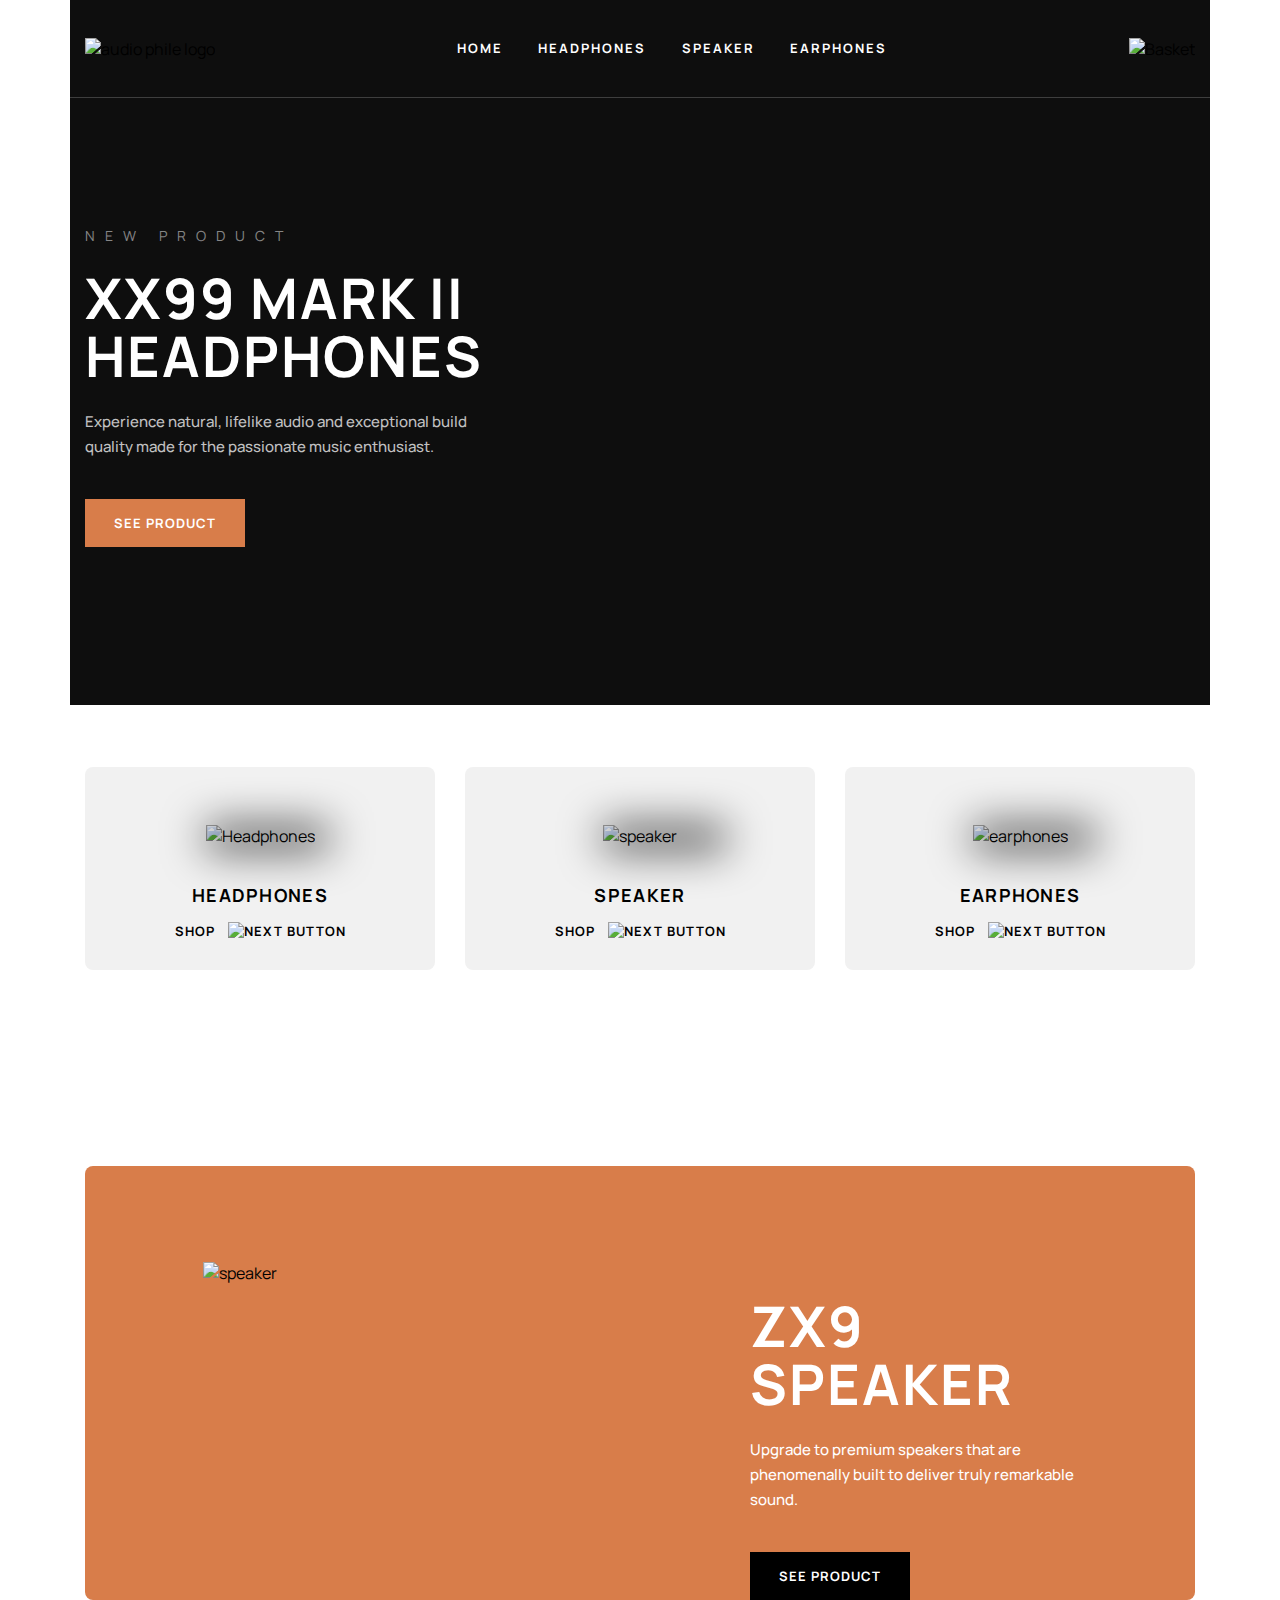
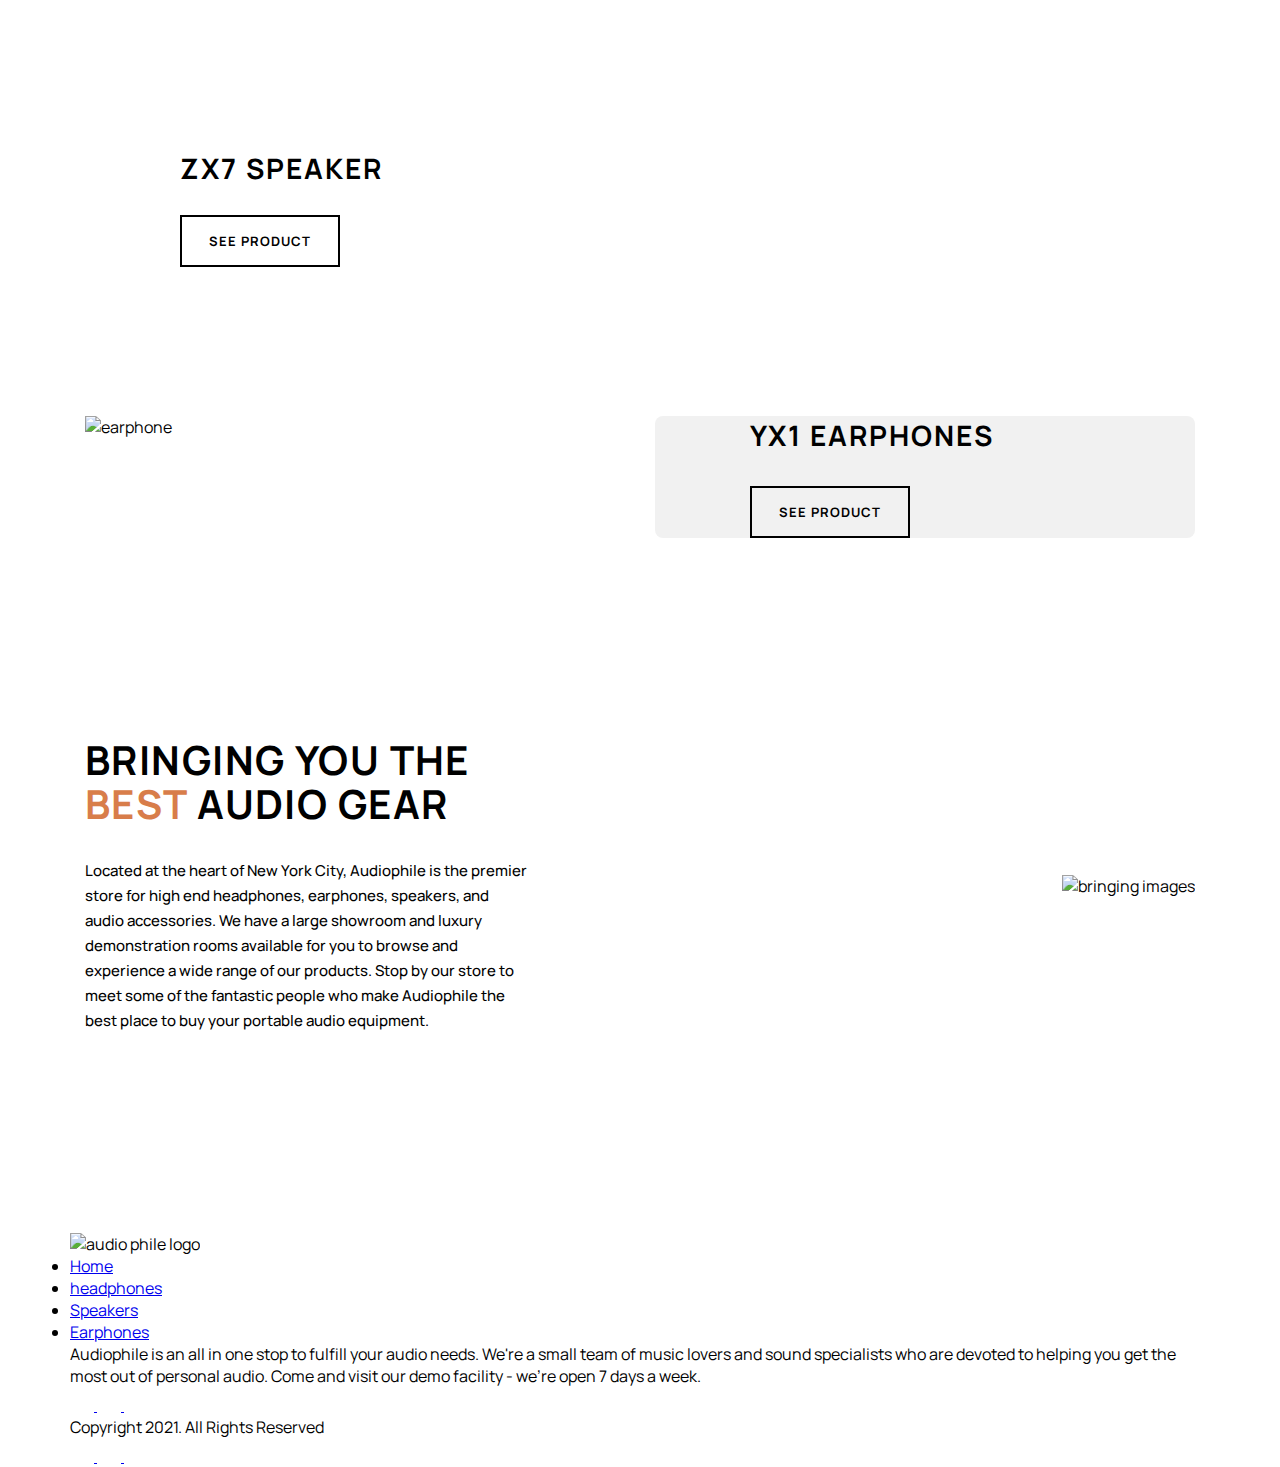
==== commit a07f04c2: "feat: I add footer my project" ====
--- a/index.html
+++ b/index.html
@@ -8,35 +8,37 @@
   <link rel="stylesheet" href="./css/style.css">
 </head>
 <body>
-  <div class="header">
-    <header class="container">
-      <div class="menu">
-        <img src="./img/icons/toolbar.svg" alt="toolbar" id="toolbar">
-        <img src="./img/icons/audiophile-logo.svg" alt="audio phile logo">
+  <div class="head">
+    <div class="header container">
+      <header>
+        <div class="menu">
+          <img src="./img/icons/toolbar.svg" alt="toolbar" id="toolbar">
+          <img src="./img/icons/audiophile-logo.svg" alt="audio phile logo">
+        </div>
+        <nav>
+          <li>
+            <a href="./index.html">Home</a>
+          </li>
+          <li>
+            <a href="./pages/headphones.html">headphones</a>
+          </li>
+          <li>
+            <a href="./pages/speaker.html">Speaker</a>
+          </li>
+          <li>
+            <a href="./pages/earphones.html">Earphones</a>
+          </li>
+        </nav>
+        <img src="./img/icons/basket.svg" alt="Basket">
+      </header>
+      <div class="promo__header">
+        <div class="promo__about">
+          <span>NEW PRODUCT</span>
+          <h1>XX99 Mark II Headphones</h1>
+          <p>Experience natural, lifelike audio and exceptional build quality made for the passionate music enthusiast.</p>
+        </div>
+        <a href="#">See Product</a>
       </div>
-      <nav>
-        <li>
-          <a href="./index.html">Home</a>
-        </li>
-        <li>
-          <a href="./pages/headphones.html">headphones</a>
-        </li>
-        <li>
-          <a href="./pages/speaker.html">Speaker</a>
-        </li>
-        <li>
-          <a href="./pages/earphones.html">Earphones</a>
-        </li>
-      </nav>
-      <img src="./img/icons/basket.svg" alt="Basket">
-    </header>
-    <div class="promo__header container">
-      <div class="promo__about">
-        <span>NEW PRODUCT</span>
-        <h1>XX99 Mark II Headphones</h1>
-        <p>Experience natural, lifelike audio and exceptional build quality made for the passionate music enthusiast.</p>
-      </div>
-      <a href="#">See Product</a>
     </div>
   </div>
   <main class="container">
@@ -113,7 +115,71 @@
     </section>
   </main>
   <footer>
-    <div class="footer"></div>
+    <div class="footer container">
+      <div class="footer__nav">
+        <img src="./img/icons/audiophile-logo.svg" alt="audio phile logo">
+        <nav>
+          <li>
+            <a href="./index.html">Home</a>
+          </li>
+          <li>
+            <a href="./pages/headphones.html">headphones</a>
+          </li>
+          <li>
+            <a href="./pages/speaker.html">Speakers</a>
+          </li>
+          <li>
+            <a href="./pages/earphones.html">Earphones</a>
+          </li>
+        </nav>
+      </div>
+      <div class="footer__content">
+        <div class="content__about">
+          <p>Audiophile is an all in one stop to fulfill your audio needs. We're a small team of music lovers and sound specialists who are devoted to helping you get the most out of personal audio. Come and visit our demo facility - we're open 7 days a week.</p>
+          <div class="social__network" id="desktop">
+            <a href="#">
+              <svg width="24" height="24" viewBox="0 0 24 24" fill="none" xmlns="http://www.w3.org/2000/svg">
+                <path id="Path" d="M22.675 0H1.325C0.593 0 0 0.593 0 1.325V22.676C0 23.407 0.593 24 1.325 24H12.82V14.706H9.692V11.084H12.82V8.413C12.82 5.313 14.713 3.625 17.479 3.625C18.804 3.625 19.942 3.724 20.274 3.768V7.008L18.356 7.009C16.852 7.009 16.561 7.724 16.561 8.772V11.085H20.148L19.681 14.707H16.561V24H22.677C23.407 24 24 23.407 24 22.675V1.325C24 0.593 23.407 0 22.675 0Z" fill="white"/>
+              </svg>
+            </a>
+            <a href="#">
+              <svg width="24" height="20" viewBox="0 0 24 20" fill="none" xmlns="http://www.w3.org/2000/svg">
+                <path id="Path" d="M24 2.55705C23.117 2.94905 22.168 3.21305 21.172 3.33205C22.189 2.72305 22.97 1.75805 23.337 0.608047C22.386 1.17205 21.332 1.58205 20.21 1.80305C19.313 0.846047 18.032 0.248047 16.616 0.248047C13.437 0.248047 11.101 3.21405 11.819 6.29305C7.728 6.08805 4.1 4.12805 1.671 1.14905C0.381 3.36205 1.002 6.25705 3.194 7.72305C2.388 7.69705 1.628 7.47605 0.965 7.10705C0.911 9.38805 2.546 11.522 4.914 11.997C4.221 12.185 3.462 12.229 2.69 12.081C3.316 14.037 5.134 15.46 7.29 15.5C5.22 17.123 2.612 17.848 0 17.54C2.179 18.937 4.768 19.752 7.548 19.752C16.69 19.752 21.855 12.031 21.543 5.10605C22.505 4.41105 23.34 3.54405 24 2.55705Z" fill="white"/>
+              </svg>
+            </a>
+            <a href="#">
+              <svg width="24" height="24" viewBox="0 0 24 24" fill="none" xmlns="http://www.w3.org/2000/svg">
+                <path id="Shape" fill-rule="evenodd" clip-rule="evenodd" d="M12 0C8.741 0 8.333 0.014 7.053 0.072C2.695 0.272 0.273 2.69 0.073 7.052C0.014 8.333 0 8.741 0 12C0 15.259 0.014 15.668 0.072 16.948C0.272 21.306 2.69 23.728 7.052 23.928C8.333 23.986 8.741 24 12 24C15.259 24 15.668 23.986 16.948 23.928C21.302 23.728 23.73 21.31 23.927 16.948C23.986 15.668 24 15.259 24 12C24 8.741 23.986 8.333 23.928 7.053C23.732 2.699 21.311 0.273 16.949 0.073C15.668 0.014 15.259 0 12 0ZM12 2.163C15.204 2.163 15.584 2.175 16.85 2.233C20.102 2.381 21.621 3.924 21.769 7.152C21.827 8.417 21.838 8.797 21.838 12.001C21.838 15.206 21.826 15.585 21.769 16.85C21.62 20.075 20.105 21.621 16.85 21.769C15.584 21.827 15.206 21.839 12 21.839C8.796 21.839 8.416 21.827 7.151 21.769C3.891 21.62 2.38 20.07 2.232 16.849C2.174 15.584 2.162 15.205 2.162 12C2.162 8.796 2.175 8.417 2.232 7.151C2.381 3.924 3.896 2.38 7.151 2.232C8.417 2.175 8.796 2.163 12 2.163ZM5.838 12C5.838 8.597 8.597 5.838 12 5.838C15.403 5.838 18.162 8.597 18.162 12C18.162 15.404 15.403 18.163 12 18.163C8.597 18.163 5.838 15.403 5.838 12ZM12 16C9.791 16 8 14.21 8 12C8 9.791 9.791 8 12 8C14.209 8 16 9.791 16 12C16 14.21 14.209 16 12 16ZM16.965 5.595C16.965 4.8 17.61 4.155 18.406 4.155C19.201 4.155 19.845 4.8 19.845 5.595C19.845 6.39 19.201 7.035 18.406 7.035C17.61 7.035 16.965 6.39 16.965 5.595Z" fill="white"/>
+              </svg>
+            </a>
+          </div>
+        </div>
+        <div class="content__about">
+          <p>Copyright 2021. All Rights Reserved</p>
+          <div class="social__network" id="tablet">
+            <a href="#">
+              <svg width="24" height="24" viewBox="0 0 24 24" fill="none" xmlns="http://www.w3.org/2000/svg">
+                <path id="Path" d="M22.675 0H1.325C0.593 0 0 0.593 0 1.325V22.676C0 23.407 0.593 24 1.325 24H12.82V14.706H9.692V11.084H12.82V8.413C12.82 5.313 14.713 3.625 17.479 3.625C18.804 3.625 19.942 3.724 20.274 3.768V7.008L18.356 7.009C16.852 7.009 16.561 7.724 16.561 8.772V11.085H20.148L19.681 14.707H16.561V24H22.677C23.407 24 24 23.407 24 22.675V1.325C24 0.593 23.407 0 22.675 0Z" fill="white"/>
+              </svg>
+            </a>
+            <a href="#">
+              <svg width="24" height="20" viewBox="0 0 24 20" fill="none" xmlns="http://www.w3.org/2000/svg">
+                <path id="Path" d="M24 2.55705C23.117 2.94905 22.168 3.21305 21.172 3.33205C22.189 2.72305 22.97 1.75805 23.337 0.608047C22.386 1.17205 21.332 1.58205 20.21 1.80305C19.313 0.846047 18.032 0.248047 16.616 0.248047C13.437 0.248047 11.101 3.21405 11.819 6.29305C7.728 6.08805 4.1 4.12805 1.671 1.14905C0.381 3.36205 1.002 6.25705 3.194 7.72305C2.388 7.69705 1.628 7.47605 0.965 7.10705C0.911 9.38805 2.546 11.522 4.914 11.997C4.221 12.185 3.462 12.229 2.69 12.081C3.316 14.037 5.134 15.46 7.29 15.5C5.22 17.123 2.612 17.848 0 17.54C2.179 18.937 4.768 19.752 7.548 19.752C16.69 19.752 21.855 12.031 21.543 5.10605C22.505 4.41105 23.34 3.54405 24 2.55705Z" fill="white"/>
+              </svg>
+            </a>
+            <a href="#">
+              <svg width="24" height="24" viewBox="0 0 24 24" fill="none" xmlns="http://www.w3.org/2000/svg">
+                <path id="Shape" fill-rule="evenodd" clip-rule="evenodd" d="M12 0C8.741 0 8.333 0.014 7.053 0.072C2.695 0.272 0.273 2.69 0.073 7.052C0.014 8.333 0 8.741 0 12C0 15.259 0.014 15.668 0.072 16.948C0.272 21.306 2.69 23.728 7.052 23.928C8.333 23.986 8.741 24 12 24C15.259 24 15.668 23.986 16.948 23.928C21.302 23.728 23.73 21.31 23.927 16.948C23.986 15.668 24 15.259 24 12C24 8.741 23.986 8.333 23.928 7.053C23.732 2.699 21.311 0.273 16.949 0.073C15.668 0.014 15.259 0 12 0ZM12 2.163C15.204 2.163 15.584 2.175 16.85 2.233C20.102 2.381 21.621 3.924 21.769 7.152C21.827 8.417 21.838 8.797 21.838 12.001C21.838 15.206 21.826 15.585 21.769 16.85C21.62 20.075 20.105 21.621 16.85 21.769C15.584 21.827 15.206 21.839 12 21.839C8.796 21.839 8.416 21.827 7.151 21.769C3.891 21.62 2.38 20.07 2.232 16.849C2.174 15.584 2.162 15.205 2.162 12C2.162 8.796 2.175 8.417 2.232 7.151C2.381 3.924 3.896 2.38 7.151 2.232C8.417 2.175 8.796 2.163 12 2.163ZM5.838 12C5.838 8.597 8.597 5.838 12 5.838C15.403 5.838 18.162 8.597 18.162 12C18.162 15.404 15.403 18.163 12 18.163C8.597 18.163 5.838 15.403 5.838 12ZM12 16C9.791 16 8 14.21 8 12C8 9.791 9.791 8 12 8C14.209 8 16 9.791 16 12C16 14.21 14.209 16 12 16ZM16.965 5.595C16.965 4.8 17.61 4.155 18.406 4.155C19.201 4.155 19.845 4.8 19.845 5.595C19.845 6.39 19.201 7.035 18.406 7.035C17.61 7.035 16.965 6.39 16.965 5.595Z" fill="white"/>
+              </svg>
+            </a>
+          </div>
+        </div>
+      </div>
+    </div>
   </footer>
+
+
+
+  <script src="./js/main.js"></script>
 </body>
 </html>--- a/css/style.css
+++ b/css/style.css
@@ -291,6 +291,89 @@
     gap: 0;
   }
 }
+.bringing {
+  width: 100%;
+  display: flex;
+  align-items: center;
+  justify-content: space-between;
+  gap: 15px;
+}
+.bringing #tablet {
+  display: none;
+}
+.bringing #mobile {
+  display: none;
+}
+.bringing .bringing__about {
+  width: 100%;
+  max-width: 445px;
+  display: flex;
+  flex-direction: column;
+  gap: 32px;
+}
+.bringing .bringing__about h2 {
+  font-size: 40px;
+  font-weight: 700;
+  line-height: 44px;
+  letter-spacing: 1.429px;
+  text-transform: uppercase;
+}
+.bringing .bringing__about h2 span {
+  color: #D87D4A;
+}
+.bringing .bringing__about p {
+  font-size: 15px;
+  font-weight: 500;
+  line-height: 25px;
+}
+
+@media only screen and (max-width: 1000px) {
+  .bringing {
+    width: 100%;
+    display: flex;
+    flex-direction: column-reverse;
+    align-items: center;
+    gap: 15px;
+  }
+  .bringing #desktop {
+    display: none;
+  }
+  .bringing #tablet {
+    display: block;
+    width: 100%;
+  }
+  .bringing .bringing__about {
+    width: 100%;
+    max-width: 700px;
+    text-align: center;
+  }
+}
+@media only screen and (max-width: 700px) {
+  .bringing {
+    width: 100%;
+    display: flex;
+    flex-direction: column-reverse;
+    align-items: center;
+    gap: 40px;
+  }
+  .bringing #desktop {
+    display: none;
+  }
+  .bringing #tablet {
+    display: none;
+    width: 100%;
+  }
+  .bringing #mobile {
+    display: block;
+    width: 100%;
+    max-width: 100%;
+  }
+  .bringing .bringing__about {
+    width: 100%;
+    max-width: 700px;
+    text-align: center;
+  }
+}
 main {
   width: 100%;
   padding: 120px 15px 200px 15px;
@@ -303,6 +386,7 @@
   display: flex;
   flex-direction: column;
   gap: 48px;
+  margin-bottom: 84px;
 }
 main .about__title .title__speaker {
   width: 100%;
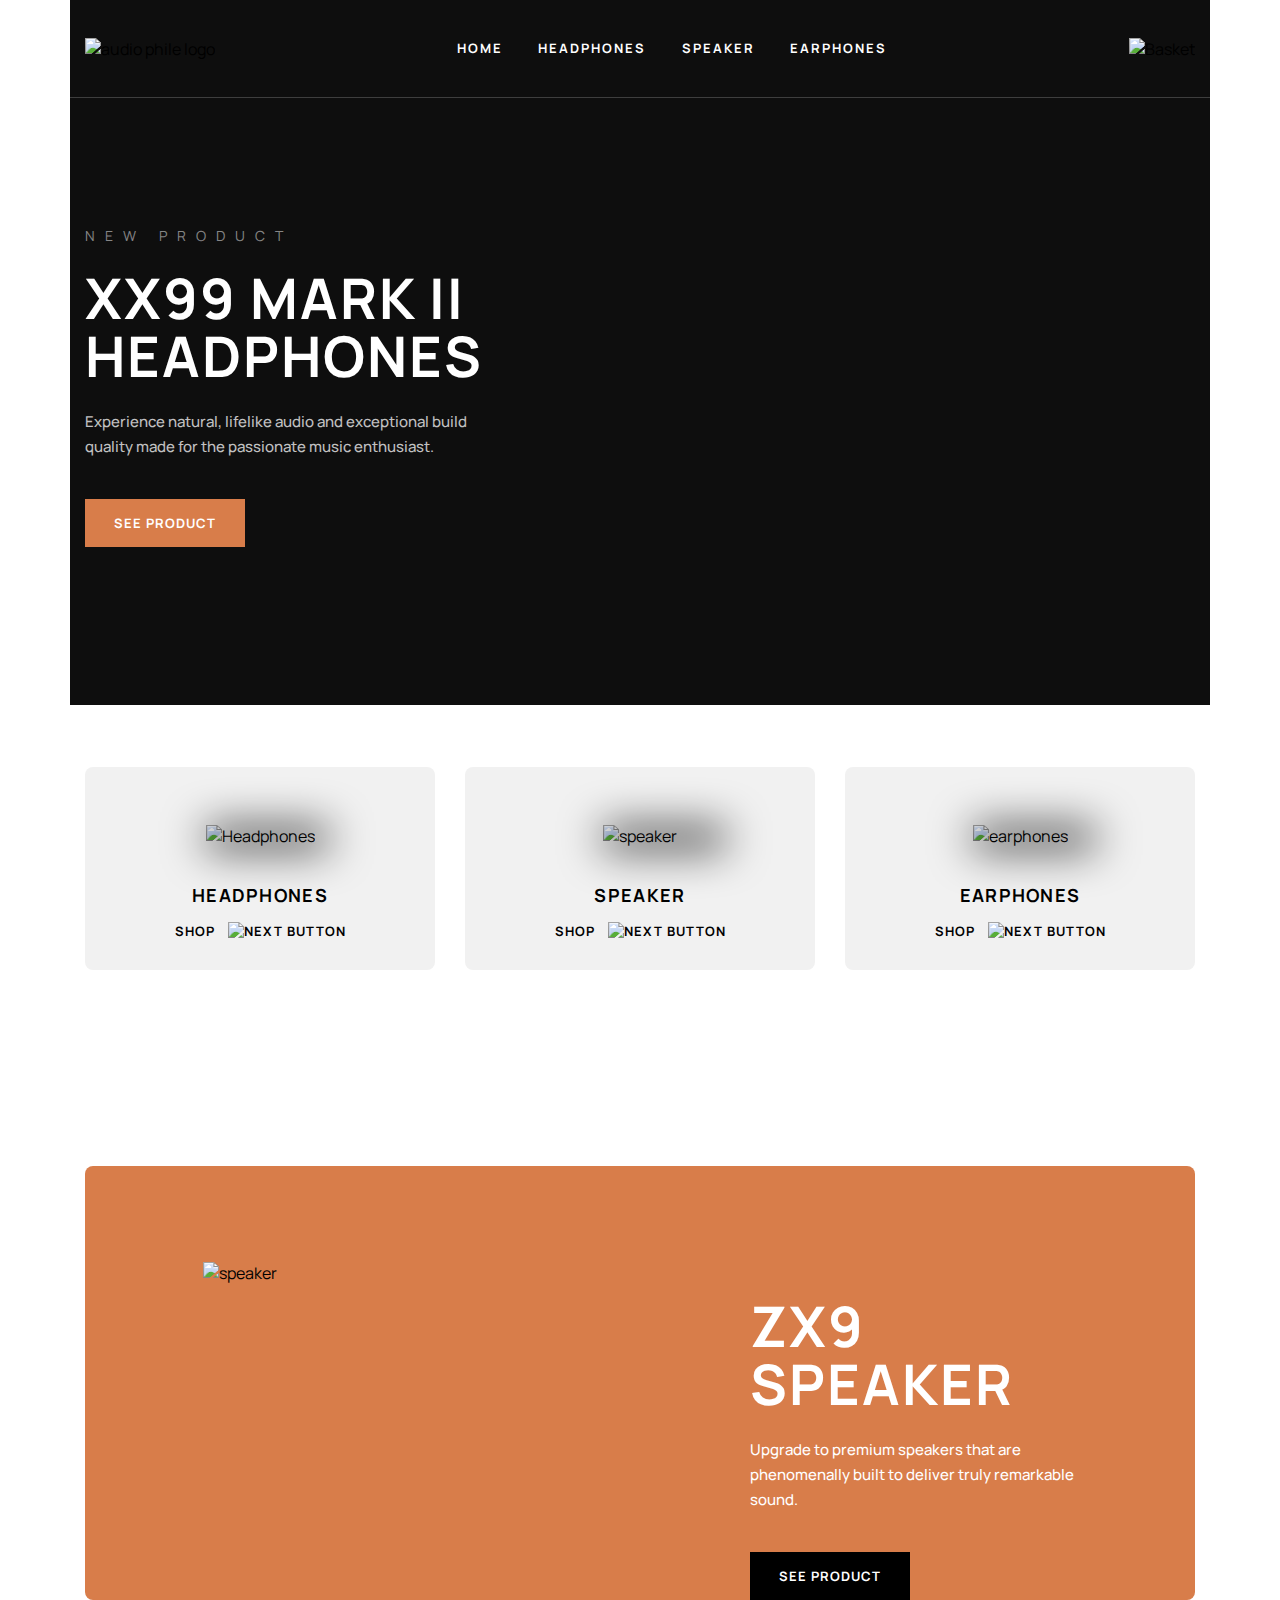
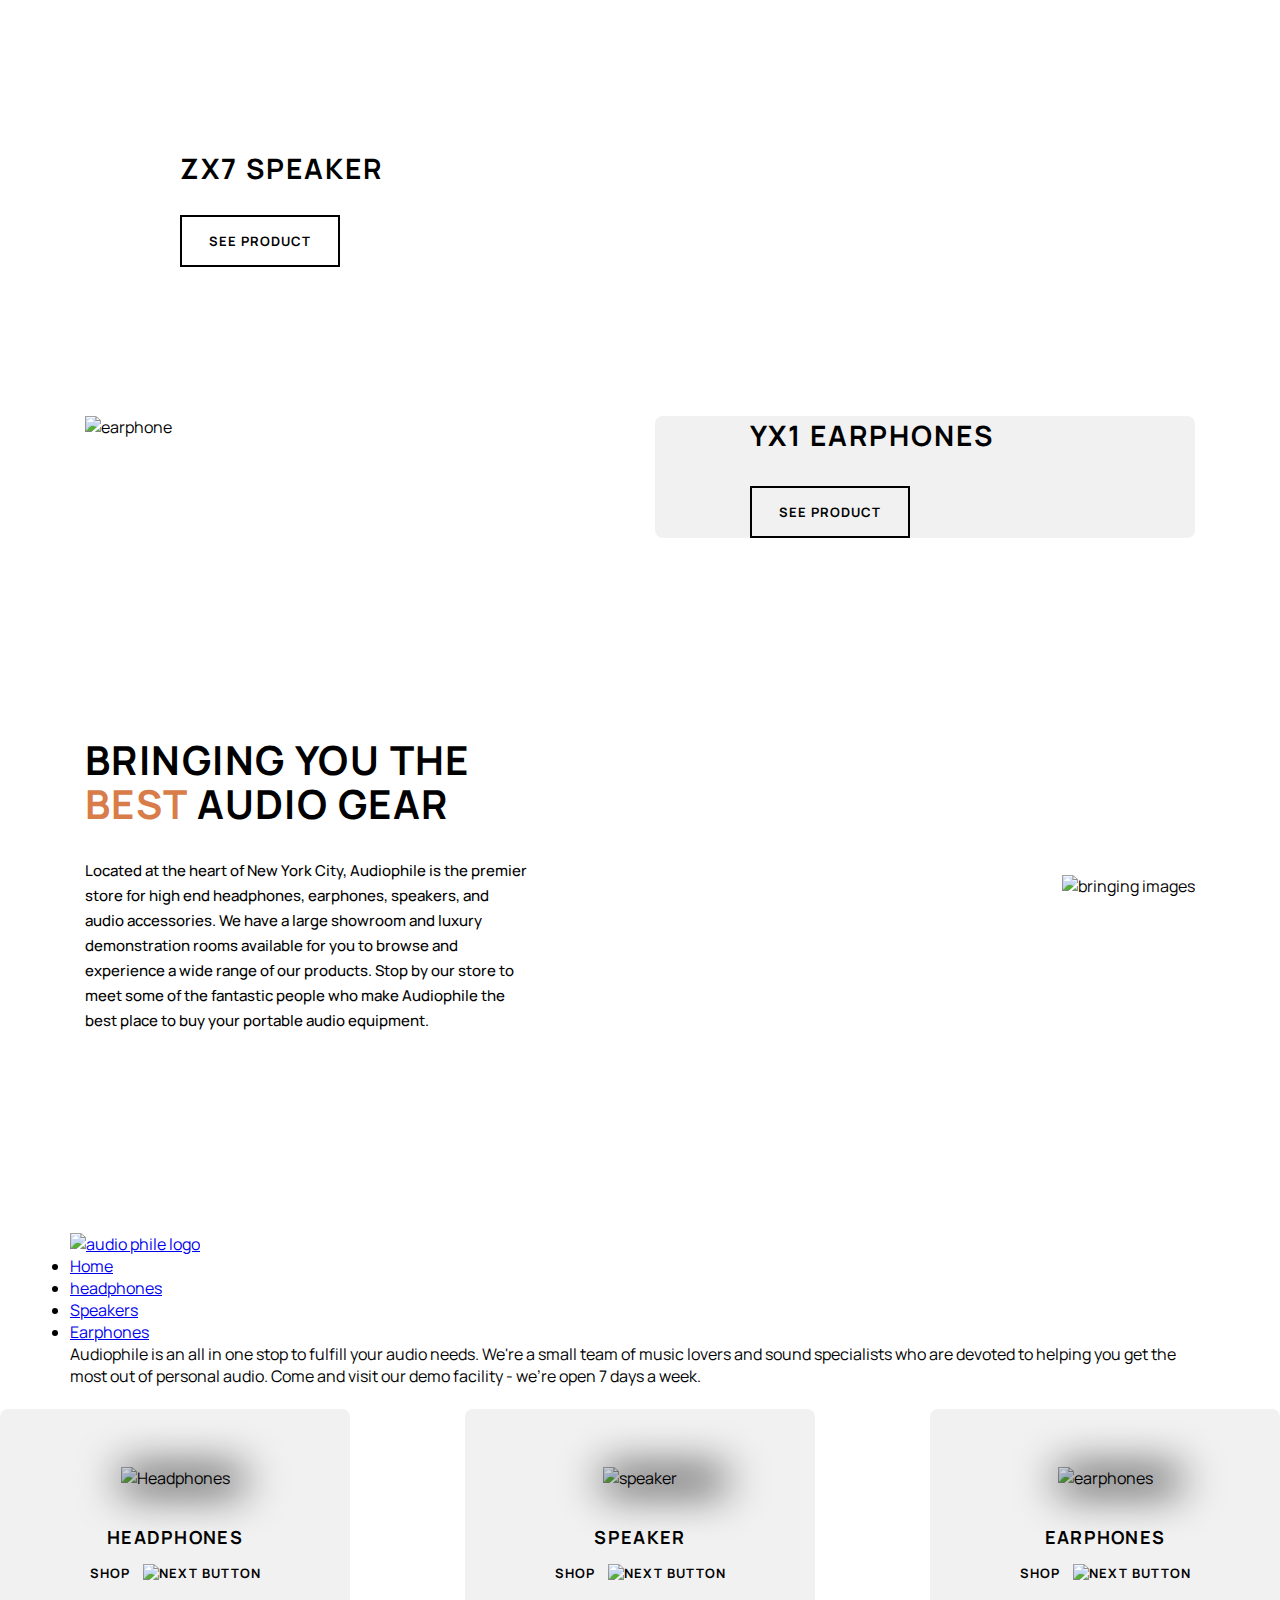
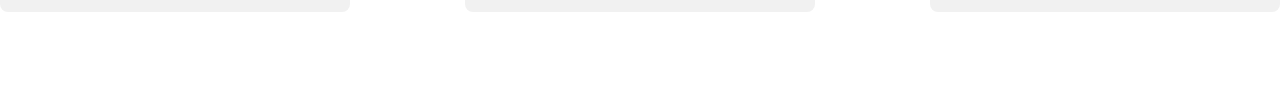
==== commit 7658dc7d: "feat: edit file" ====
--- a/index.html
+++ b/index.html
@@ -41,143 +41,183 @@
       </div>
     </div>
   </div>
-  <main class="container">
-    <section class="product__shop">
-      <div class="products">
-        <div class="product__img">
-          <img src="./img/desktop/headphones-shop.png" alt="Headphones">
-        </div>
-        <div class="info">
-          <h5>Headphones</h5>
-          <a href="#">shop
-            <img src="./img/icons/next.svg" alt="next button">
-          </a>
-        </div>
-      </div>
-      <div class="products">
-        <div class="product__img">
-          <img src="./img/desktop/speaker-shop.png" alt="speaker">
-        </div>
-        <div class="info">
-          <h5>speaker</h5>
-          <a href="#">shop
-            <img src="./img/icons/next.svg" alt="next button">
-          </a>
-        </div>
-      </div>
-      <div class="products">
-        <div class="product__img">
-          <img src="./img/desktop/earphones-shop.png" alt="earphones">
-        </div>
-        <div class="info">
-          <h5>earphones</h5>
-          <a href="#">shop
-            <img src="./img/icons/next.svg" alt="next button">
-          </a>
-        </div>
-      </div>
-    </section>
-    <section class="about__title">
-      <div class="title__speaker">
-        <img src="./img/desktop/speaker-zx9.png" alt="speaker">
-        <div class="title__info">
-          <div class="info">
-            <h3>ZX9 SPEAKER</h3>
-            <p>Upgrade to premium speakers that are phenomenally built to deliver truly remarkable sound.</p>
-          </div>
-          <a href="#">See product</a>
-        </div>
-      </div>
-      <div class="speaker__title">
-        <div class="info">
-          <h3>ZX7 SPEAKER</h3>
-          <a href="#">See Product</a>
-        </div>
-      </div>
-      <div class="earphone__title">
-        <img src="./img/desktop/earphones-yx1.png" alt="earphone">
-        <div class="title__about">
-          <div class="info">
-            <h3>YX1 EARPHONES</h3>
-            <a href="#">See Product</a>
-          </div>
-        </div>
-      </div>
-    </section>
-    <section class="bringing">
-      <div class="bringing__about">
-        <h2>Bringing you the <span>best</span> audio gear</h2>
-        <p>Located at the heart of New York City, Audiophile is the premier store for high end headphones, earphones, speakers, and audio accessories. We have a large showroom and luxury demonstration rooms available for you to browse and experience a wide range of our products. Stop by our store to meet some of the fantastic people who make Audiophile the best place to buy your portable audio equipment.</p>
-      </div>
-      <img src="./img/desktop/bringing-img.png" alt="bringing images" id="desktop">
-      <img src="./img/tablet/bringing-img-tablet.png" alt="bringing images tablet version" id="tablet">
-      <img src="./img/mobile/bringing-img-mobile.png" alt="bringing images mobile version" id="mobile">
-    </section>
-  </main>
-  <footer>
-    <div class="footer container">
-      <div class="footer__nav">
-        <img src="./img/icons/audiophile-logo.svg" alt="audio phile logo">
-        <nav>
-          <li>
-            <a href="./index.html">Home</a>
-          </li>
-          <li>
-            <a href="./pages/headphones.html">headphones</a>
-          </li>
-          <li>
-            <a href="./pages/speaker.html">Speakers</a>
-          </li>
-          <li>
-            <a href="./pages/earphones.html">Earphones</a>
-          </li>
-        </nav>
-      </div>
-      <div class="footer__content">
-        <div class="content__about">
-          <p>Audiophile is an all in one stop to fulfill your audio needs. We're a small team of music lovers and sound specialists who are devoted to helping you get the most out of personal audio. Come and visit our demo facility - we're open 7 days a week.</p>
-          <div class="social__network" id="desktop">
-            <a href="#">
-              <svg width="24" height="24" viewBox="0 0 24 24" fill="none" xmlns="http://www.w3.org/2000/svg">
-                <path id="Path" d="M22.675 0H1.325C0.593 0 0 0.593 0 1.325V22.676C0 23.407 0.593 24 1.325 24H12.82V14.706H9.692V11.084H12.82V8.413C12.82 5.313 14.713 3.625 17.479 3.625C18.804 3.625 19.942 3.724 20.274 3.768V7.008L18.356 7.009C16.852 7.009 16.561 7.724 16.561 8.772V11.085H20.148L19.681 14.707H16.561V24H22.677C23.407 24 24 23.407 24 22.675V1.325C24 0.593 23.407 0 22.675 0Z" fill="white"/>
-              </svg>
-            </a>
-            <a href="#">
-              <svg width="24" height="20" viewBox="0 0 24 20" fill="none" xmlns="http://www.w3.org/2000/svg">
-                <path id="Path" d="M24 2.55705C23.117 2.94905 22.168 3.21305 21.172 3.33205C22.189 2.72305 22.97 1.75805 23.337 0.608047C22.386 1.17205 21.332 1.58205 20.21 1.80305C19.313 0.846047 18.032 0.248047 16.616 0.248047C13.437 0.248047 11.101 3.21405 11.819 6.29305C7.728 6.08805 4.1 4.12805 1.671 1.14905C0.381 3.36205 1.002 6.25705 3.194 7.72305C2.388 7.69705 1.628 7.47605 0.965 7.10705C0.911 9.38805 2.546 11.522 4.914 11.997C4.221 12.185 3.462 12.229 2.69 12.081C3.316 14.037 5.134 15.46 7.29 15.5C5.22 17.123 2.612 17.848 0 17.54C2.179 18.937 4.768 19.752 7.548 19.752C16.69 19.752 21.855 12.031 21.543 5.10605C22.505 4.41105 23.34 3.54405 24 2.55705Z" fill="white"/>
-              </svg>
-            </a>
-            <a href="#">
-              <svg width="24" height="24" viewBox="0 0 24 24" fill="none" xmlns="http://www.w3.org/2000/svg">
-                <path id="Shape" fill-rule="evenodd" clip-rule="evenodd" d="M12 0C8.741 0 8.333 0.014 7.053 0.072C2.695 0.272 0.273 2.69 0.073 7.052C0.014 8.333 0 8.741 0 12C0 15.259 0.014 15.668 0.072 16.948C0.272 21.306 2.69 23.728 7.052 23.928C8.333 23.986 8.741 24 12 24C15.259 24 15.668 23.986 16.948 23.928C21.302 23.728 23.73 21.31 23.927 16.948C23.986 15.668 24 15.259 24 12C24 8.741 23.986 8.333 23.928 7.053C23.732 2.699 21.311 0.273 16.949 0.073C15.668 0.014 15.259 0 12 0ZM12 2.163C15.204 2.163 15.584 2.175 16.85 2.233C20.102 2.381 21.621 3.924 21.769 7.152C21.827 8.417 21.838 8.797 21.838 12.001C21.838 15.206 21.826 15.585 21.769 16.85C21.62 20.075 20.105 21.621 16.85 21.769C15.584 21.827 15.206 21.839 12 21.839C8.796 21.839 8.416 21.827 7.151 21.769C3.891 21.62 2.38 20.07 2.232 16.849C2.174 15.584 2.162 15.205 2.162 12C2.162 8.796 2.175 8.417 2.232 7.151C2.381 3.924 3.896 2.38 7.151 2.232C8.417 2.175 8.796 2.163 12 2.163ZM5.838 12C5.838 8.597 8.597 5.838 12 5.838C15.403 5.838 18.162 8.597 18.162 12C18.162 15.404 15.403 18.163 12 18.163C8.597 18.163 5.838 15.403 5.838 12ZM12 16C9.791 16 8 14.21 8 12C8 9.791 9.791 8 12 8C14.209 8 16 9.791 16 12C16 14.21 14.209 16 12 16ZM16.965 5.595C16.965 4.8 17.61 4.155 18.406 4.155C19.201 4.155 19.845 4.8 19.845 5.595C19.845 6.39 19.201 7.035 18.406 7.035C17.61 7.035 16.965 6.39 16.965 5.595Z" fill="white"/>
-              </svg>
-            </a>
-          </div>
-        </div>
-        <div class="content__about">
-          <p>Copyright 2021. All Rights Reserved</p>
-          <div class="social__network" id="tablet">
-            <a href="#">
-              <svg width="24" height="24" viewBox="0 0 24 24" fill="none" xmlns="http://www.w3.org/2000/svg">
-                <path id="Path" d="M22.675 0H1.325C0.593 0 0 0.593 0 1.325V22.676C0 23.407 0.593 24 1.325 24H12.82V14.706H9.692V11.084H12.82V8.413C12.82 5.313 14.713 3.625 17.479 3.625C18.804 3.625 19.942 3.724 20.274 3.768V7.008L18.356 7.009C16.852 7.009 16.561 7.724 16.561 8.772V11.085H20.148L19.681 14.707H16.561V24H22.677C23.407 24 24 23.407 24 22.675V1.325C24 0.593 23.407 0 22.675 0Z" fill="white"/>
-              </svg>
-            </a>
-            <a href="#">
-              <svg width="24" height="20" viewBox="0 0 24 20" fill="none" xmlns="http://www.w3.org/2000/svg">
-                <path id="Path" d="M24 2.55705C23.117 2.94905 22.168 3.21305 21.172 3.33205C22.189 2.72305 22.97 1.75805 23.337 0.608047C22.386 1.17205 21.332 1.58205 20.21 1.80305C19.313 0.846047 18.032 0.248047 16.616 0.248047C13.437 0.248047 11.101 3.21405 11.819 6.29305C7.728 6.08805 4.1 4.12805 1.671 1.14905C0.381 3.36205 1.002 6.25705 3.194 7.72305C2.388 7.69705 1.628 7.47605 0.965 7.10705C0.911 9.38805 2.546 11.522 4.914 11.997C4.221 12.185 3.462 12.229 2.69 12.081C3.316 14.037 5.134 15.46 7.29 15.5C5.22 17.123 2.612 17.848 0 17.54C2.179 18.937 4.768 19.752 7.548 19.752C16.69 19.752 21.855 12.031 21.543 5.10605C22.505 4.41105 23.34 3.54405 24 2.55705Z" fill="white"/>
-              </svg>
-            </a>
-            <a href="#">
-              <svg width="24" height="24" viewBox="0 0 24 24" fill="none" xmlns="http://www.w3.org/2000/svg">
-                <path id="Shape" fill-rule="evenodd" clip-rule="evenodd" d="M12 0C8.741 0 8.333 0.014 7.053 0.072C2.695 0.272 0.273 2.69 0.073 7.052C0.014 8.333 0 8.741 0 12C0 15.259 0.014 15.668 0.072 16.948C0.272 21.306 2.69 23.728 7.052 23.928C8.333 23.986 8.741 24 12 24C15.259 24 15.668 23.986 16.948 23.928C21.302 23.728 23.73 21.31 23.927 16.948C23.986 15.668 24 15.259 24 12C24 8.741 23.986 8.333 23.928 7.053C23.732 2.699 21.311 0.273 16.949 0.073C15.668 0.014 15.259 0 12 0ZM12 2.163C15.204 2.163 15.584 2.175 16.85 2.233C20.102 2.381 21.621 3.924 21.769 7.152C21.827 8.417 21.838 8.797 21.838 12.001C21.838 15.206 21.826 15.585 21.769 16.85C21.62 20.075 20.105 21.621 16.85 21.769C15.584 21.827 15.206 21.839 12 21.839C8.796 21.839 8.416 21.827 7.151 21.769C3.891 21.62 2.38 20.07 2.232 16.849C2.174 15.584 2.162 15.205 2.162 12C2.162 8.796 2.175 8.417 2.232 7.151C2.381 3.924 3.896 2.38 7.151 2.232C8.417 2.175 8.796 2.163 12 2.163ZM5.838 12C5.838 8.597 8.597 5.838 12 5.838C15.403 5.838 18.162 8.597 18.162 12C18.162 15.404 15.403 18.163 12 18.163C8.597 18.163 5.838 15.403 5.838 12ZM12 16C9.791 16 8 14.21 8 12C8 9.791 9.791 8 12 8C14.209 8 16 9.791 16 12C16 14.21 14.209 16 12 16ZM16.965 5.595C16.965 4.8 17.61 4.155 18.406 4.155C19.201 4.155 19.845 4.8 19.845 5.595C19.845 6.39 19.201 7.035 18.406 7.035C17.61 7.035 16.965 6.39 16.965 5.595Z" fill="white"/>
-              </svg>
-            </a>
-          </div>
-        </div>
-      </div>
-    </div>
-  </footer>
-
+  <div class="wrapper">
+   <main class="container">
+     <section class="product__shop">
+       <div class="products">
+         <div class="product__img">
+           <img src="./img/desktop/headphones-shop.png" alt="Headphones">
+         </div>
+         <div class="info">
+           <h5>Headphones</h5>
+           <a href="#">shop
+             <img src="./img/icons/next.svg" alt="next button">
+           </a>
+         </div>
+       </div>
+       <div class="products">
+         <div class="product__img">
+           <img src="./img/desktop/speaker-shop.png" alt="speaker">
+         </div>
+         <div class="info">
+           <h5>speaker</h5>
+           <a href="#">shop
+             <img src="./img/icons/next.svg" alt="next button">
+           </a>
+         </div>
+       </div>
+       <div class="products">
+         <div class="product__img">
+           <img src="./img/desktop/earphones-shop.png" alt="earphones">
+         </div>
+         <div class="info">
+           <h5>earphones</h5>
+           <a href="#">shop
+             <img src="./img/icons/next.svg" alt="next button">
+           </a>
+         </div>
+       </div>
+     </section>
+     <section class="about__title">
+       <div class="title__speaker">
+         <img src="./img/desktop/speaker-zx9.png" alt="speaker">
+         <div class="title__info">
+           <div class="info">
+             <h3>ZX9 SPEAKER</h3>
+             <p>Upgrade to premium speakers that are phenomenally built to deliver truly remarkable sound.</p>
+           </div>
+           <a href="#">See product</a>
+         </div>
+       </div>
+       <div class="speaker__title">
+         <div class="info">
+           <h3>ZX7 SPEAKER</h3>
+           <a href="#">See Product</a>
+         </div>
+       </div>
+       <div class="earphone__title">
+         <img src="./img/desktop/earphones-yx1.png" alt="earphone">
+         <div class="title__about">
+           <div class="info">
+             <h3>YX1 EARPHONES</h3>
+             <a href="#">See Product</a>
+           </div>
+         </div>
+       </div>
+     </section>
+     <section class="bringing">
+       <div class="bringing__about">
+         <h2>Bringing you the <span>best</span> audio gear</h2>
+         <p>Located at the heart of New York City, Audiophile is the premier store for high end headphones, earphones, speakers, and audio accessories. We have a large showroom and luxury demonstration rooms available for you to browse and experience a wide range of our products. Stop by our store to meet some of the fantastic people who make Audiophile the best place to buy your portable audio equipment.</p>
+       </div>
+       <img src="./img/desktop/bringing-img.png" alt="bringing images" id="desktop">
+       <img src="./img/tablet/bringing-img-tablet.png" alt="bringing images tablet version" id="tablet">
+       <img src="./img/mobile/bringing-img-mobile.png" alt="bringing images mobile version" id="mobile">
+     </section>
+   </main>
+   <footer>
+     <div class="footer container">
+       <div class="footer__nav">
+         <a href="./index.html">
+          <img src="./img/icons/audiophile-logo.svg" alt="audio phile logo">
+         </a>
+         <nav>
+           <li>
+             <a href="./index.html">Home</a>
+           </li>
+           <li>
+             <a href="./pages/headphones.html">headphones</a>
+           </li>
+           <li>
+             <a href="./pages/speaker.html">Speakers</a>
+           </li>
+           <li>
+             <a href="./pages/earphones.html">Earphones</a>
+           </li>
+         </nav>
+       </div>
+       <div class="footer__content">
+         <div class="content__about">
+           <p>Audiophile is an all in one stop to fulfill your audio needs. We're a small team of music lovers and sound specialists who are devoted to helping you get the most out of personal audio. Come and visit our demo facility - we're open 7 days a week.</p>
+           <div class="social__network" id="desktop">
+             <a href="#">
+               <svg width="24" height="24" viewBox="0 0 24 24" fill="none" xmlns="http://www.w3.org/2000/svg">
+                 <path id="Path" d="M22.675 0H1.325C0.593 0 0 0.593 0 1.325V22.676C0 23.407 0.593 24 1.325 24H12.82V14.706H9.692V11.084H12.82V8.413C12.82 5.313 14.713 3.625 17.479 3.625C18.804 3.625 19.942 3.724 20.274 3.768V7.008L18.356 7.009C16.852 7.009 16.561 7.724 16.561 8.772V11.085H20.148L19.681 14.707H16.561V24H22.677C23.407 24 24 23.407 24 22.675V1.325C24 0.593 23.407 0 22.675 0Z" fill="white"/>
+               </svg>
+             </a>
+             <a href="#">
+               <svg width="24" height="20" viewBox="0 0 24 20" fill="none" xmlns="http://www.w3.org/2000/svg">
+                 <path id="Path" d="M24 2.55705C23.117 2.94905 22.168 3.21305 21.172 3.33205C22.189 2.72305 22.97 1.75805 23.337 0.608047C22.386 1.17205 21.332 1.58205 20.21 1.80305C19.313 0.846047 18.032 0.248047 16.616 0.248047C13.437 0.248047 11.101 3.21405 11.819 6.29305C7.728 6.08805 4.1 4.12805 1.671 1.14905C0.381 3.36205 1.002 6.25705 3.194 7.72305C2.388 7.69705 1.628 7.47605 0.965 7.10705C0.911 9.38805 2.546 11.522 4.914 11.997C4.221 12.185 3.462 12.229 2.69 12.081C3.316 14.037 5.134 15.46 7.29 15.5C5.22 17.123 2.612 17.848 0 17.54C2.179 18.937 4.768 19.752 7.548 19.752C16.69 19.752 21.855 12.031 21.543 5.10605C22.505 4.41105 23.34 3.54405 24 2.55705Z" fill="white"/>
+               </svg>
+             </a>
+             <a href="#">
+               <svg width="24" height="24" viewBox="0 0 24 24" fill="none" xmlns="http://www.w3.org/2000/svg">
+                 <path id="Shape" fill-rule="evenodd" clip-rule="evenodd" d="M12 0C8.741 0 8.333 0.014 7.053 0.072C2.695 0.272 0.273 2.69 0.073 7.052C0.014 8.333 0 8.741 0 12C0 15.259 0.014 15.668 0.072 16.948C0.272 21.306 2.69 23.728 7.052 23.928C8.333 23.986 8.741 24 12 24C15.259 24 15.668 23.986 16.948 23.928C21.302 23.728 23.73 21.31 23.927 16.948C23.986 15.668 24 15.259 24 12C24 8.741 23.986 8.333 23.928 7.053C23.732 2.699 21.311 0.273 16.949 0.073C15.668 0.014 15.259 0 12 0ZM12 2.163C15.204 2.163 15.584 2.175 16.85 2.233C20.102 2.381 21.621 3.924 21.769 7.152C21.827 8.417 21.838 8.797 21.838 12.001C21.838 15.206 21.826 15.585 21.769 16.85C21.62 20.075 20.105 21.621 16.85 21.769C15.584 21.827 15.206 21.839 12 21.839C8.796 21.839 8.416 21.827 7.151 21.769C3.891 21.62 2.38 20.07 2.232 16.849C2.174 15.584 2.162 15.205 2.162 12C2.162 8.796 2.175 8.417 2.232 7.151C2.381 3.924 3.896 2.38 7.151 2.232C8.417 2.175 8.796 2.163 12 2.163ZM5.838 12C5.838 8.597 8.597 5.838 12 5.838C15.403 5.838 18.162 8.597 18.162 12C18.162 15.404 15.403 18.163 12 18.163C8.597 18.163 5.838 15.403 5.838 12ZM12 16C9.791 16 8 14.21 8 12C8 9.791 9.791 8 12 8C14.209 8 16 9.791 16 12C16 14.21 14.209 16 12 16ZM16.965 5.595C16.965 4.8 17.61 4.155 18.406 4.155C19.201 4.155 19.845 4.8 19.845 5.595C19.845 6.39 19.201 7.035 18.406 7.035C17.61 7.035 16.965 6.39 16.965 5.595Z" fill="white"/>
+               </svg>
+             </a>
+           </div>
+         </div>
+         <div class="content__about">
+           <p>Copyright 2021. All Rights Reserved</p>
+           <div class="social__network" id="tablet">
+             <a href="#">
+               <svg width="24" height="24" viewBox="0 0 24 24" fill="none" xmlns="http://www.w3.org/2000/svg">
+                 <path id="Path" d="M22.675 0H1.325C0.593 0 0 0.593 0 1.325V22.676C0 23.407 0.593 24 1.325 24H12.82V14.706H9.692V11.084H12.82V8.413C12.82 5.313 14.713 3.625 17.479 3.625C18.804 3.625 19.942 3.724 20.274 3.768V7.008L18.356 7.009C16.852 7.009 16.561 7.724 16.561 8.772V11.085H20.148L19.681 14.707H16.561V24H22.677C23.407 24 24 23.407 24 22.675V1.325C24 0.593 23.407 0 22.675 0Z" fill="white"/>
+               </svg>
+             </a>
+             <a href="#">
+               <svg width="24" height="20" viewBox="0 0 24 20" fill="none" xmlns="http://www.w3.org/2000/svg">
+                 <path id="Path" d="M24 2.55705C23.117 2.94905 22.168 3.21305 21.172 3.33205C22.189 2.72305 22.97 1.75805 23.337 0.608047C22.386 1.17205 21.332 1.58205 20.21 1.80305C19.313 0.846047 18.032 0.248047 16.616 0.248047C13.437 0.248047 11.101 3.21405 11.819 6.29305C7.728 6.08805 4.1 4.12805 1.671 1.14905C0.381 3.36205 1.002 6.25705 3.194 7.72305C2.388 7.69705 1.628 7.47605 0.965 7.10705C0.911 9.38805 2.546 11.522 4.914 11.997C4.221 12.185 3.462 12.229 2.69 12.081C3.316 14.037 5.134 15.46 7.29 15.5C5.22 17.123 2.612 17.848 0 17.54C2.179 18.937 4.768 19.752 7.548 19.752C16.69 19.752 21.855 12.031 21.543 5.10605C22.505 4.41105 23.34 3.54405 24 2.55705Z" fill="white"/>
+               </svg>
+             </a>
+             <a href="#">
+               <svg width="24" height="24" viewBox="0 0 24 24" fill="none" xmlns="http://www.w3.org/2000/svg">
+                 <path id="Shape" fill-rule="evenodd" clip-rule="evenodd" d="M12 0C8.741 0 8.333 0.014 7.053 0.072C2.695 0.272 0.273 2.69 0.073 7.052C0.014 8.333 0 8.741 0 12C0 15.259 0.014 15.668 0.072 16.948C0.272 21.306 2.69 23.728 7.052 23.928C8.333 23.986 8.741 24 12 24C15.259 24 15.668 23.986 16.948 23.928C21.302 23.728 23.73 21.31 23.927 16.948C23.986 15.668 24 15.259 24 12C24 8.741 23.986 8.333 23.928 7.053C23.732 2.699 21.311 0.273 16.949 0.073C15.668 0.014 15.259 0 12 0ZM12 2.163C15.204 2.163 15.584 2.175 16.85 2.233C20.102 2.381 21.621 3.924 21.769 7.152C21.827 8.417 21.838 8.797 21.838 12.001C21.838 15.206 21.826 15.585 21.769 16.85C21.62 20.075 20.105 21.621 16.85 21.769C15.584 21.827 15.206 21.839 12 21.839C8.796 21.839 8.416 21.827 7.151 21.769C3.891 21.62 2.38 20.07 2.232 16.849C2.174 15.584 2.162 15.205 2.162 12C2.162 8.796 2.175 8.417 2.232 7.151C2.381 3.924 3.896 2.38 7.151 2.232C8.417 2.175 8.796 2.163 12 2.163ZM5.838 12C5.838 8.597 8.597 5.838 12 5.838C15.403 5.838 18.162 8.597 18.162 12C18.162 15.404 15.403 18.163 12 18.163C8.597 18.163 5.838 15.403 5.838 12ZM12 16C9.791 16 8 14.21 8 12C8 9.791 9.791 8 12 8C14.209 8 16 9.791 16 12C16 14.21 14.209 16 12 16ZM16.965 5.595C16.965 4.8 17.61 4.155 18.406 4.155C19.201 4.155 19.845 4.8 19.845 5.595C19.845 6.39 19.201 7.035 18.406 7.035C17.61 7.035 16.965 6.39 16.965 5.595Z" fill="white"/>
+               </svg>
+             </a>
+           </div>
+         </div>
+       </div>
+     </div>
+   </footer>
+ </div>
+ <div class="inner">
+  <section class="product__shop" id="toolbarMenyu">
+    <div class="products">
+      <div class="product__img">
+        <img src="./img/desktop/headphones-shop.png" alt="Headphones">
+      </div>
+      <div class="info">
+        <h5>Headphones</h5>
+        <a href="./pages/headphones.html">shop
+          <img src="./img/icons/next.svg" alt="next button">
+        </a>
+      </div>
+    </div>
+    <div class="products">
+      <div class="product__img">
+        <img src="./img/desktop/speaker-shop.png" alt="speaker">
+      </div>
+      <div class="info">
+        <h5>speaker</h5>
+        <a href="./pages/speaker.html">shop
+          <img src="./img/icons/next.svg" alt="next button">
+        </a>
+      </div>
+    </div>
+    <div class="products">
+      <div class="product__img">
+        <img src="./img/desktop/earphones-shop.png" alt="earphones">
+      </div>
+      <div class="info">
+        <h5>earphones</h5>
+        <a href="./pages/earphones.html">shop
+          <img src="./img/icons/next.svg" alt="next button">
+        </a>
+      </div>
+    </div>
+  </section>
+ </div>
 
 
   <script src="./js/main.js"></script>
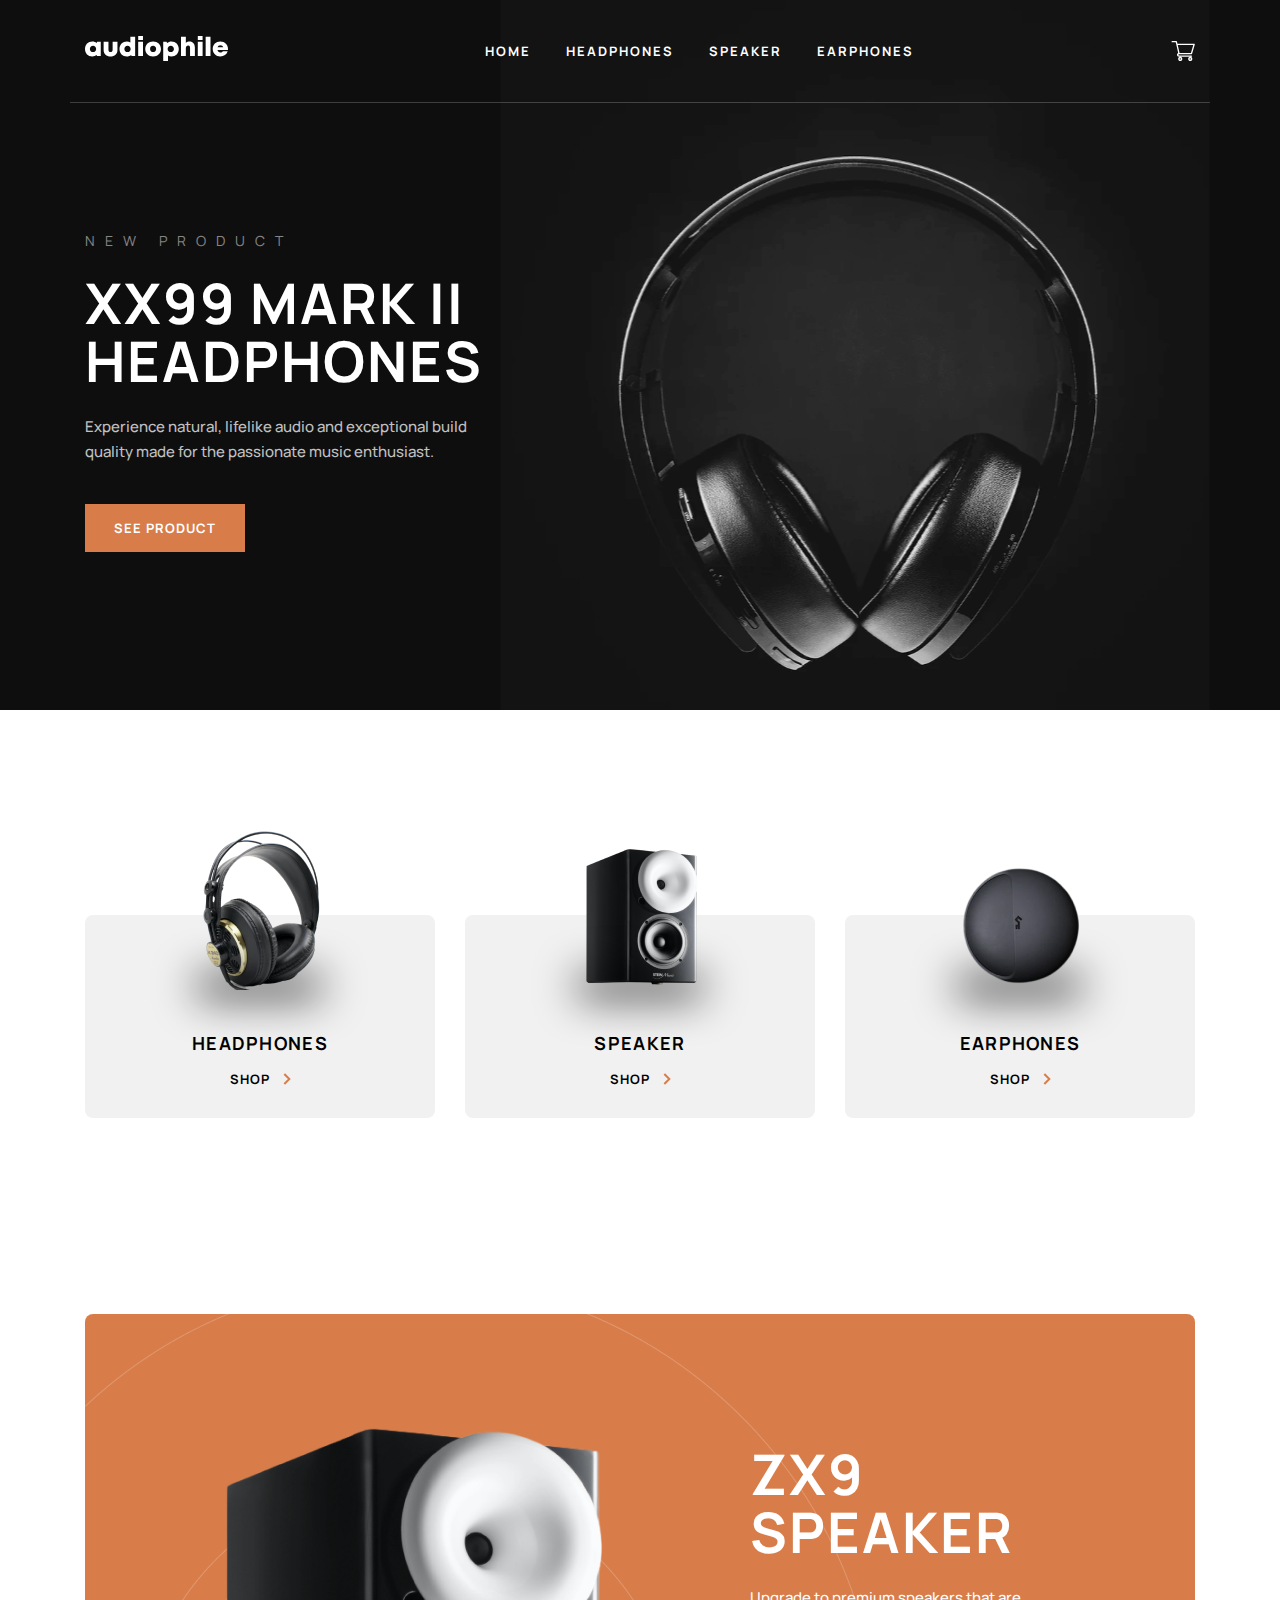
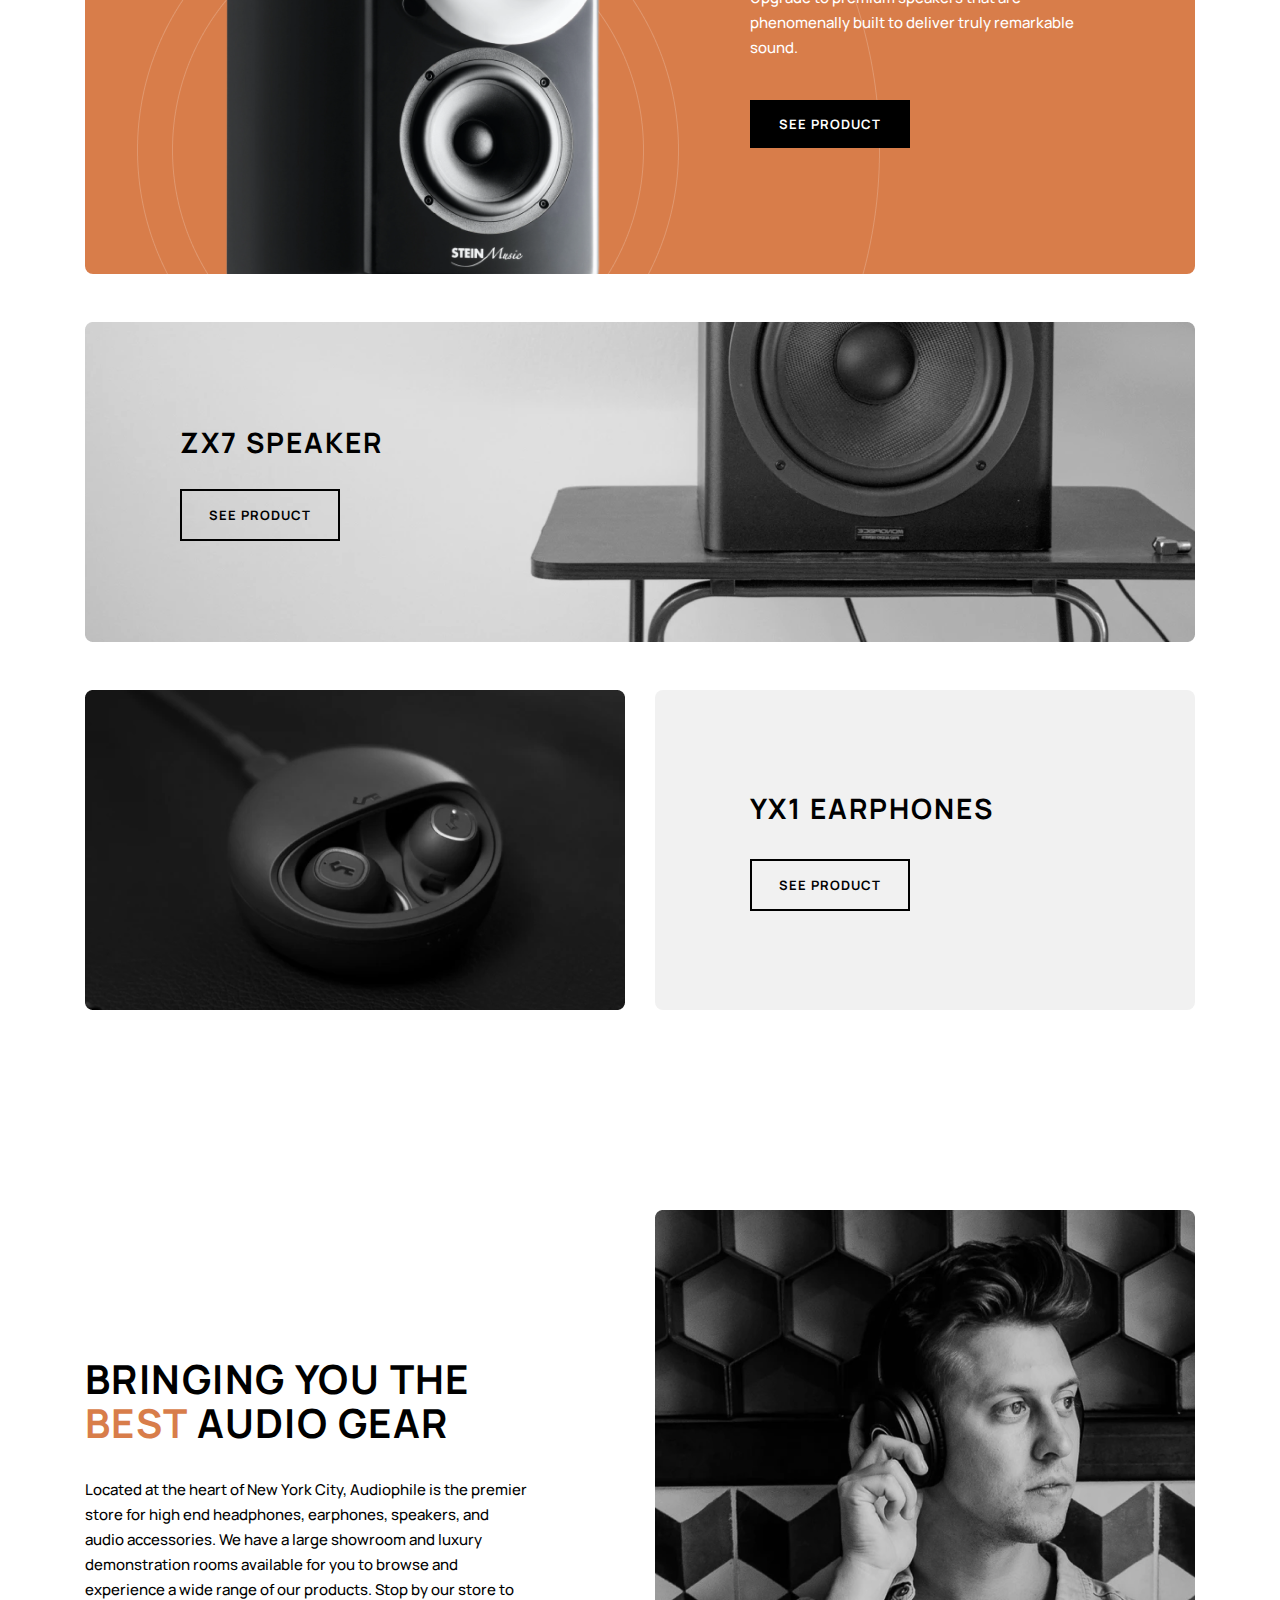
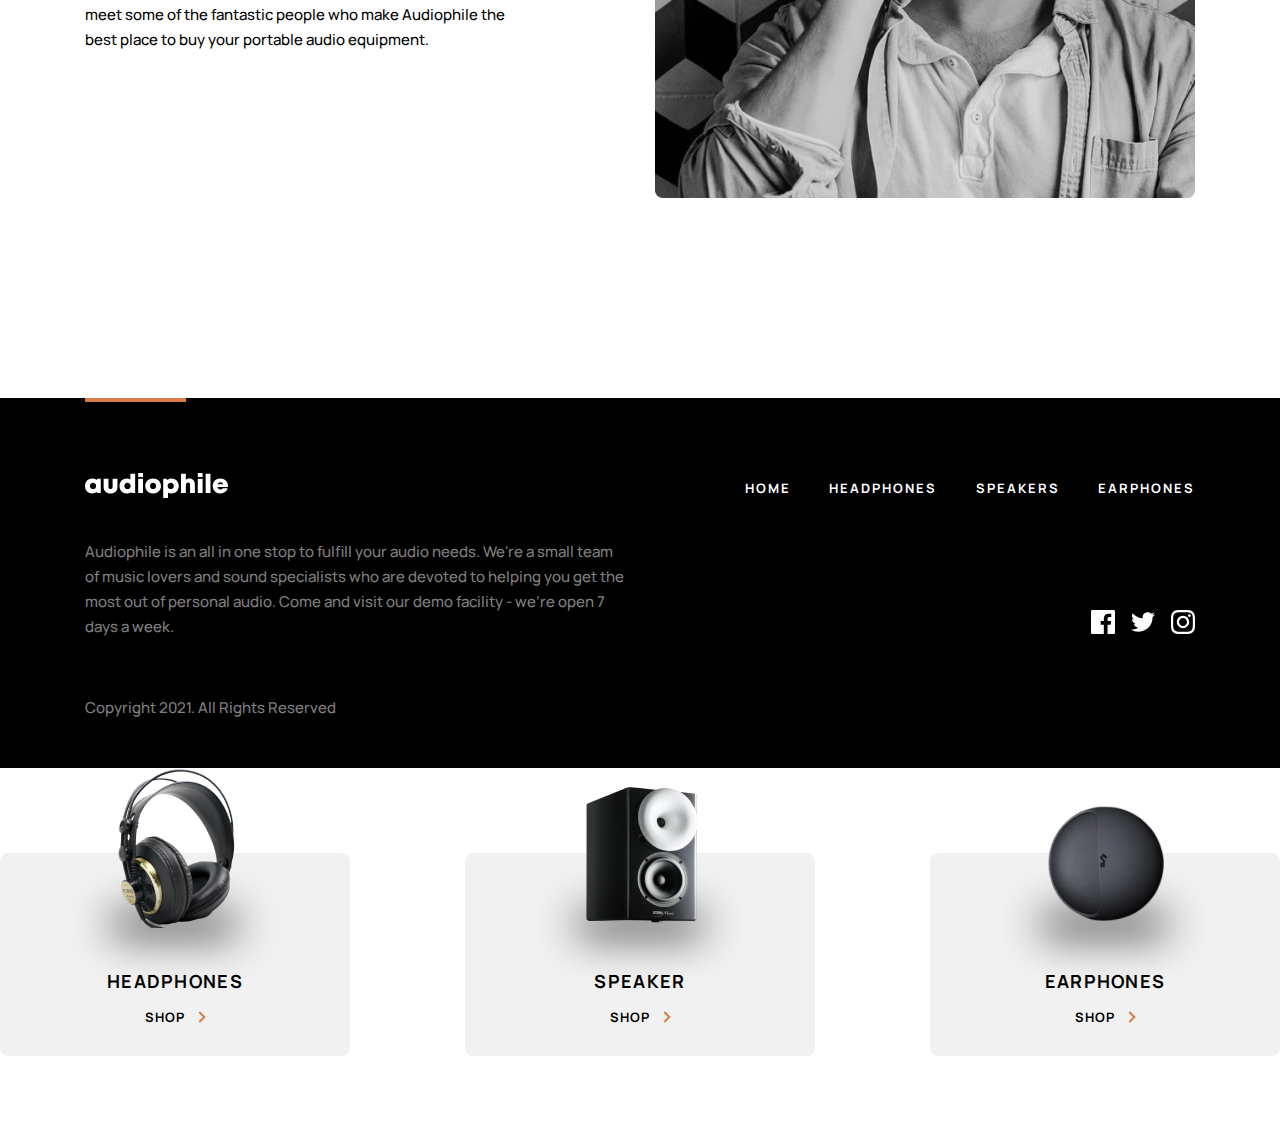
==== commit f0b1720d: "feat: I add second page my project" ====
--- a/index.html
+++ b/index.html
@@ -13,7 +13,9 @@
       <header>
         <div class="menu">
           <img src="./img/icons/toolbar.svg" alt="toolbar" id="toolbar">
-          <img src="./img/icons/audiophile-logo.svg" alt="audio phile logo">
+          <a href="/index.html">
+            <img src="./img/icons/audiophile-logo.svg" alt="audio phile logo">
+          </a>
         </div>
         <nav>
           <li>
@@ -37,7 +39,7 @@
           <h1>XX99 Mark II Headphones</h1>
           <p>Experience natural, lifelike audio and exceptional build quality made for the passionate music enthusiast.</p>
         </div>
-        <a href="#">See Product</a>
+        <a href="./pages/headphones.html" class="btn">See Product</a>
       </div>
     </div>
   </div>
@@ -86,13 +88,13 @@
              <h3>ZX9 SPEAKER</h3>
              <p>Upgrade to premium speakers that are phenomenally built to deliver truly remarkable sound.</p>
            </div>
-           <a href="#">See product</a>
+           <a href="#" class="btn">See product</a>
          </div>
        </div>
        <div class="speaker__title">
          <div class="info">
            <h3>ZX7 SPEAKER</h3>
-           <a href="#">See Product</a>
+           <a href="#" class="btn">See Product</a>
          </div>
        </div>
        <div class="earphone__title">
@@ -100,7 +102,7 @@
          <div class="title__about">
            <div class="info">
              <h3>YX1 EARPHONES</h3>
-             <a href="#">See Product</a>
+             <a href="#" class="btn">See Product</a>
            </div>
          </div>
        </div>
--- a/css/style.css
+++ b/css/style.css
@@ -6,6 +6,10 @@
 }
 
 body {
+  display: flex;
+  flex-direction: column;
+  width: 100%;
+  height: 100vh;
   margin: 0;
   padding: 0;
   font-family: "Manrope", sans-serif;
@@ -71,6 +75,25 @@
   }
   .header header nav {
     display: none;
+  }
+  .header .product__shop {
+    width: 100%;
+    background: white;
+    padding: 56px 40px 67px 40px;
+  }
+  .inner {
+    top: 90px;
+    display: none;
+    width: 100%;
+    height: 600px;
+    position: absolute;
+    background: rgba(0, 0, 0, 0.400000006);
+  }
+  .inner #toolbarMenyu {
+    padding: 56px 40px 67px 40px;
+    position: absolute;
+    width: 100%;
+    background: white;
   }
 }
 @media only screen and (max-width: 700px) {
@@ -92,7 +115,26 @@
   .header header nav {
     display: none;
   }
-}
+  .inner {
+    display: none;
+    width: 100%;
+    height: 600px;
+    position: absolute;
+    background: rgba(0, 0, 0, 0.400000006);
+    top: 90px;
+  }
+  .inner #toolbarMenyu {
+    position: absolute;
+    width: 100%;
+    padding: 32px 24px 35px 24px;
+    background: white;
+  }
+}
+.head {
+  width: 100%;
+  background: #0E0E0E;
+}
+
 .header {
   width: 100%;
   background: #0E0E0E;
@@ -156,7 +198,6 @@
 @media only screen and (max-width: 1000px) {
   .header {
     width: 100%;
-    background: #0E0E0E;
     background-image: url(/img/tablet/hero-bg-tablet.png);
     background-position: center;
   }
@@ -374,12 +415,160 @@
     text-align: center;
   }
 }
+footer {
+  width: 100%;
+  background: #000;
+}
+footer .footer {
+  padding: 75px 15px 48px 15px;
+  display: flex;
+  flex-direction: column;
+  gap: 36px;
+  width: 100%;
+  background-image: url(/img/icons/Rectangle.svg);
+  background-repeat: no-repeat;
+  background-position: 15px 0;
+}
+footer .footer .footer__nav {
+  display: flex;
+  align-items: center;
+  justify-content: space-between;
+}
+footer .footer .footer__nav nav {
+  display: flex;
+  align-items: center;
+  width: 100%;
+  max-width: 450px;
+  justify-content: space-between;
+  list-style: none;
+  gap: 10px;
+}
+footer .footer .footer__nav nav li a {
+  font-size: 13px;
+  font-weight: 700;
+  line-height: 25px;
+  letter-spacing: 2px;
+  text-transform: uppercase;
+  text-decoration: none;
+  color: #FFF;
+}
+footer .footer .footer__nav nav li a:hover {
+  color: #D87D4A;
+}
+footer .footer .footer__content {
+  display: flex;
+  flex-direction: column;
+  gap: 56px;
+}
+footer .footer .footer__content .content__about {
+  width: 100%;
+  display: flex;
+  justify-content: space-between;
+  align-items: flex-end;
+}
+footer .footer .footer__content .content__about p {
+  width: 100%;
+  max-width: 540px;
+  font-size: 15px;
+  font-weight: 500;
+  line-height: 25px;
+  color: rgba(255, 255, 255, 0.5019607843);
+}
+footer .footer .footer__content .content__about .social__network {
+  width: 100%;
+  max-width: 104px;
+  display: flex;
+  align-items: center;
+  justify-content: space-between;
+}
+footer .footer .footer__content .content__about .social__network a:hover svg path {
+  fill: #D87D4A;
+}
+footer .footer .footer__content .content__about #tablet {
+  display: none;
+}
+
+@media only screen and (max-width: 1000px) {
+  footer {
+    width: 100%;
+    background: #000;
+  }
+  footer .footer {
+    gap: 32px;
+    padding: 60px 40px 48px 40px;
+    background-position: 40px 0;
+  }
+  footer .footer .footer__nav {
+    display: flex;
+    flex-direction: column;
+    align-items: flex-start;
+    gap: 32px;
+  }
+  footer .footer .footer__content {
+    display: flex;
+    flex-direction: column;
+    gap: 80px;
+  }
+  footer .footer .footer__content .content__about p {
+    width: 100%;
+    max-width: 100%;
+  }
+  footer .footer .footer__content .content__about #desktop {
+    display: none;
+  }
+  footer .footer .footer__content .content__about #tablet {
+    display: flex;
+  }
+}
+@media only screen and (max-width: 700px) {
+  footer {
+    width: 100%;
+    background: #000;
+  }
+  footer .footer {
+    gap: 48px;
+    padding: 52px 24px 38px 24px;
+    background-position: center 0;
+  }
+  footer .footer .footer__nav {
+    display: flex;
+    flex-direction: column;
+    align-items: center;
+    gap: 48px;
+  }
+  footer .footer .footer__nav nav {
+    flex-direction: column;
+    gap: 16px;
+  }
+  footer .footer .footer__content {
+    display: flex;
+    flex-direction: column;
+    gap: 48px;
+  }
+  footer .footer .footer__content .content__about {
+    flex-direction: column;
+    align-items: center;
+    text-align: center;
+    gap: 48px;
+  }
+  footer .footer .footer__content .content__about p {
+    width: 100%;
+    max-width: 100%;
+  }
+  footer .footer .footer__content .content__about #desktop {
+    display: none;
+  }
+  footer .footer .footer__content .content__about #tablet {
+    display: flex;
+  }
+}
 main {
   width: 100%;
   padding: 120px 15px 200px 15px;
   display: flex;
   flex-direction: column;
   gap: 116px;
+  flex-grow: 1;
 }
 main .about__title {
   width: 100%;
